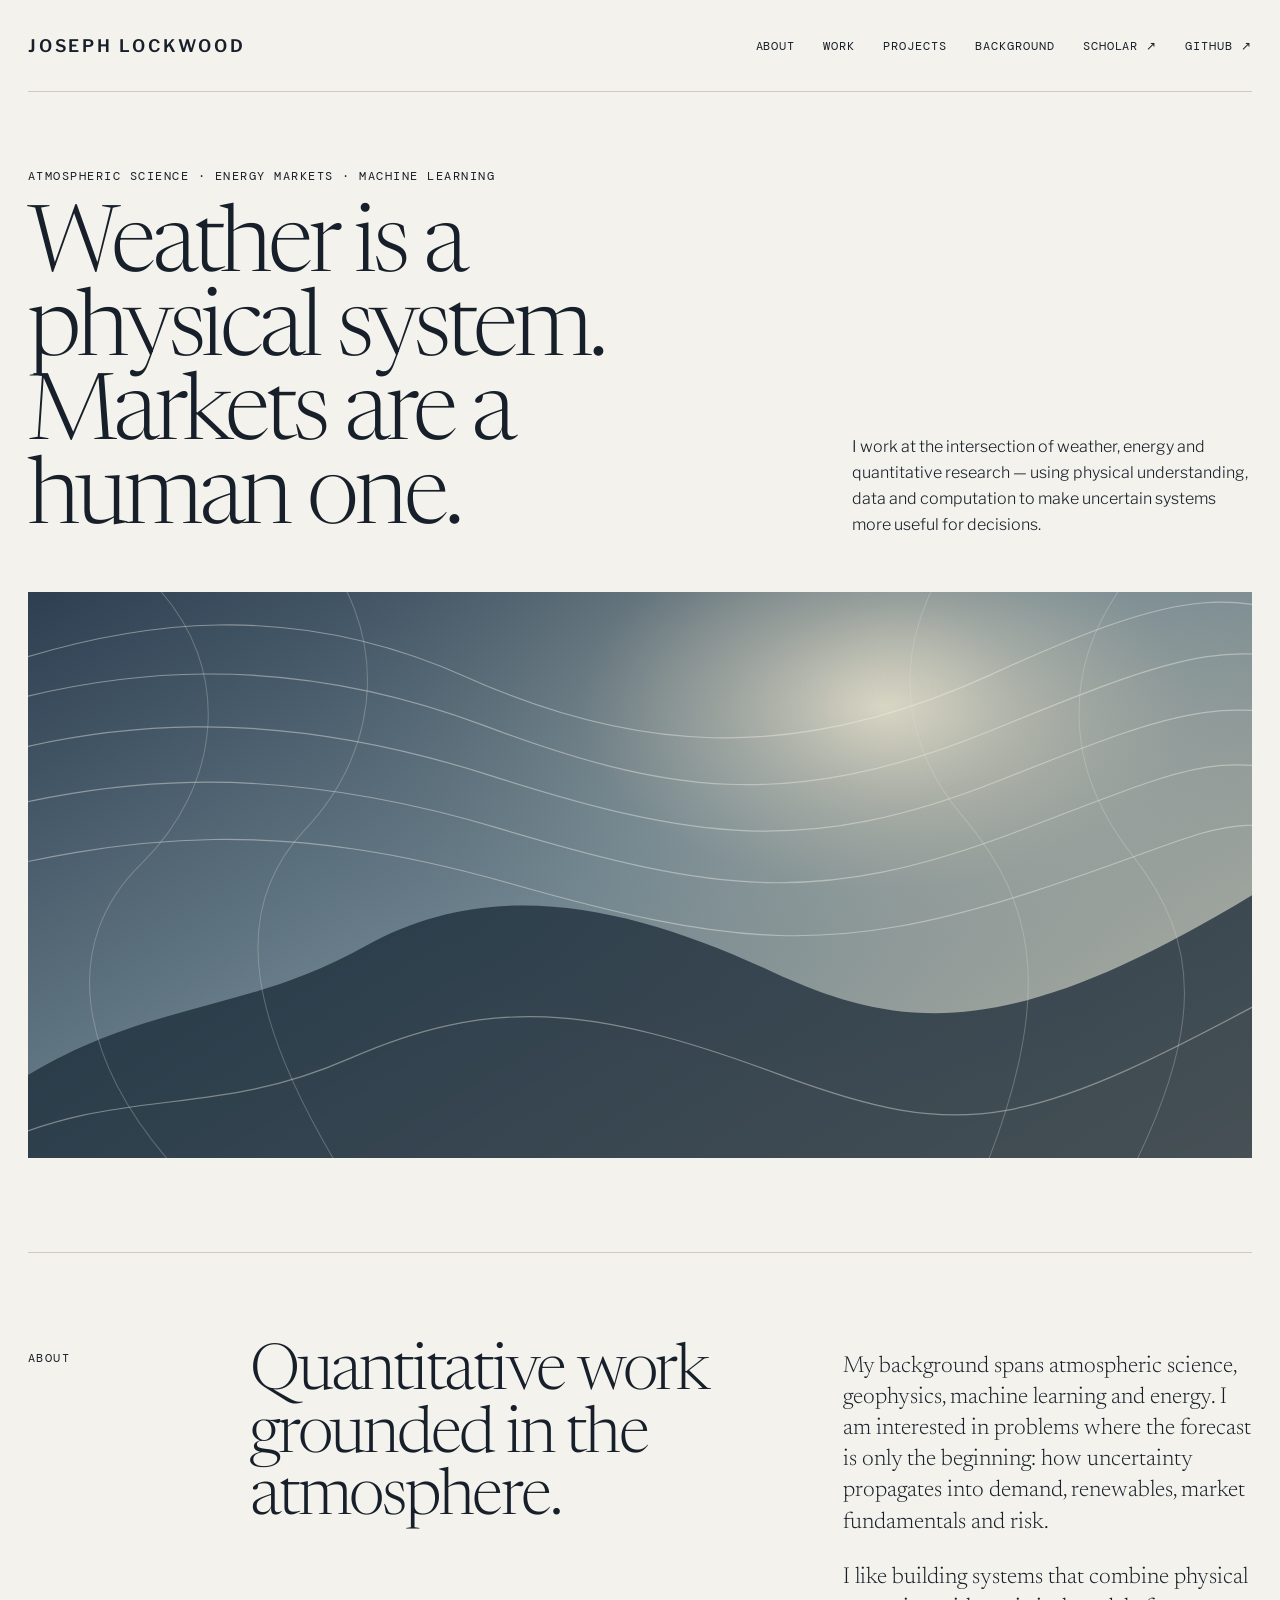
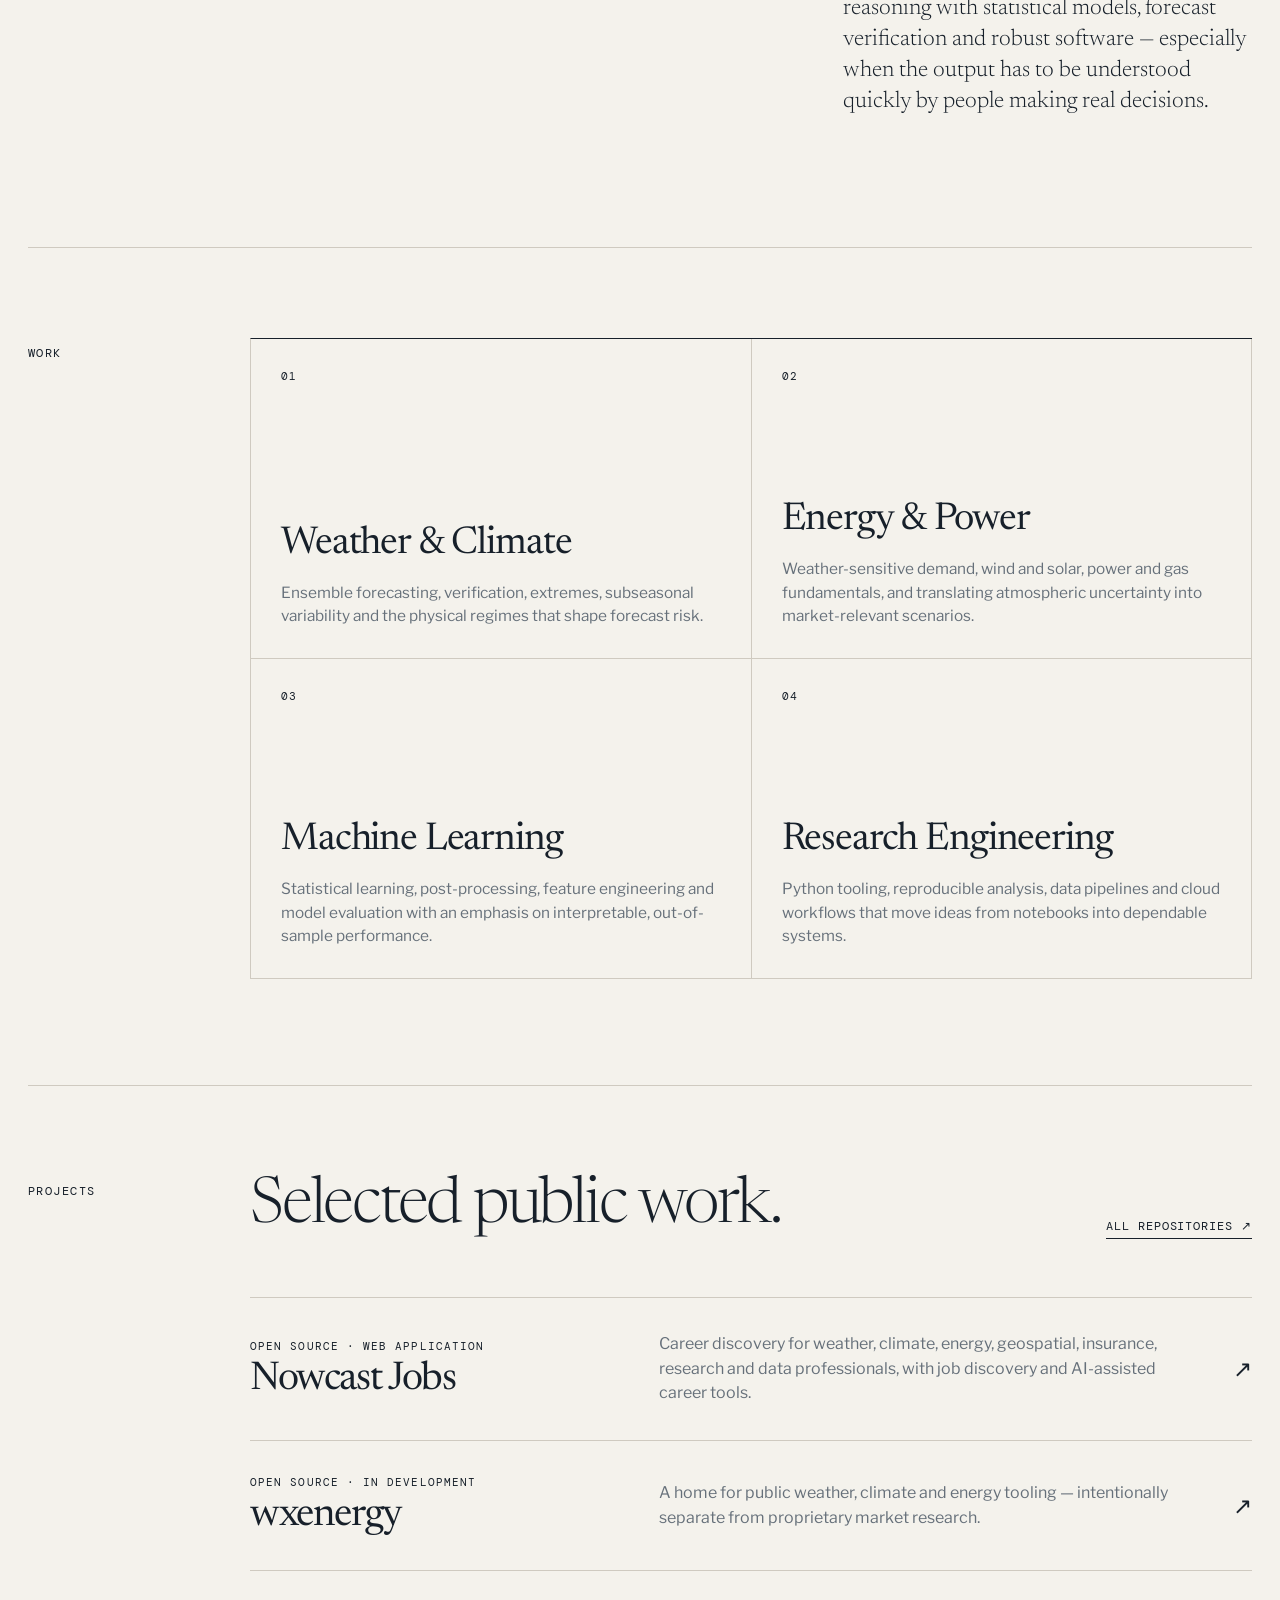
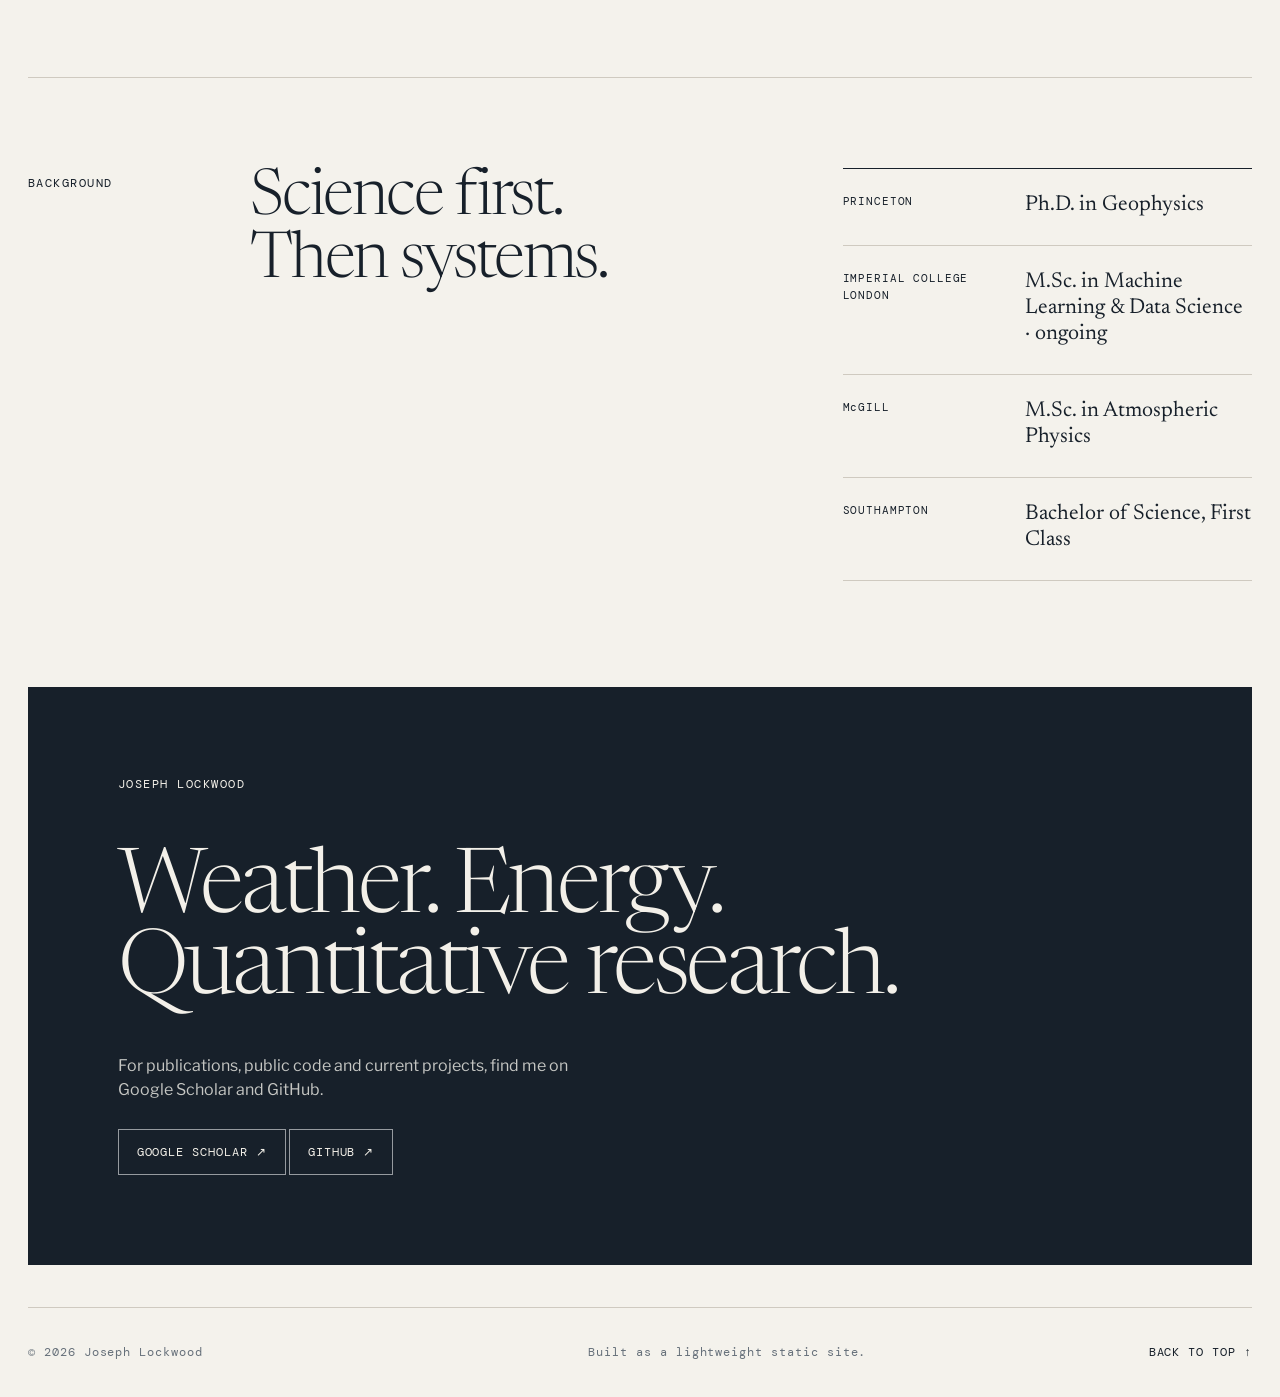
==== index.html @ a91199a1 "Update education labels and remove hero caption" ====
<!doctype html>
<html lang="en">
<head>
  <meta charset="utf-8" />
  <meta name="viewport" content="width=device-width, initial-scale=1" />
  <meta name="description" content="Joseph Lockwood — weather, energy and quantitative research." />
  <meta name="theme-color" content="#f4f2ec" />
  <title>Joseph Lockwood | Weather, Energy & Quantitative Research</title>
  <link rel="preconnect" href="https://fonts.googleapis.com">
  <link rel="preconnect" href="https://fonts.gstatic.com" crossorigin>
  <link href="https://fonts.googleapis.com/css2?family=DM+Mono:wght@300;400;500&family=Libre+Franklin:wght@300;400;500;600&family=Newsreader:opsz,wght@6..72,300;6..72,400;6..72,500&display=swap" rel="stylesheet">
  <link rel="stylesheet" href="styles.css" />
</head>
<body>
  <div class="page-shell">
    <header class="site-header" id="top">
      <a class="wordmark" href="#top" aria-label="Joseph Lockwood home">JOSEPH LOCKWOOD</a>
      <button class="menu-toggle" type="button" aria-label="Open navigation" aria-expanded="false">MENU</button>
      <nav class="site-nav" aria-label="Primary navigation">
        <a href="#about">ABOUT</a>
        <a href="#work">WORK</a>
        <a href="#projects">PROJECTS</a>
        <a href="#background">BACKGROUND</a>
        <a href="https://scholar.google.com/citations?user=HWnuUKYAAAAJ&hl=en" target="_blank" rel="noreferrer">SCHOLAR ↗</a>
        <a href="https://github.com/jl115-source" target="_blank" rel="noreferrer">GITHUB ↗</a>
      </nav>
    </header>

    <main>
      <section class="hero" aria-labelledby="hero-title">
        <div class="hero-copy">
          <p class="eyebrow">ATMOSPHERIC SCIENCE · ENERGY MARKETS · MACHINE LEARNING</p>
          <h1 id="hero-title">Weather is a physical system.<br>Markets are a human one.</h1>
          <p class="hero-intro">
            I work at the intersection of weather, energy and quantitative research — using physical understanding, data and computation to make uncertain systems more useful for decisions.
          </p>
        </div>

        <div class="hero-figure" aria-label="Abstract atmospheric contour field">
          <svg viewBox="0 0 1200 720" role="img" aria-hidden="true" preserveAspectRatio="xMidYMid slice">
            <defs>
              <linearGradient id="sky" x1="0" y1="0" x2="1" y2="1">
                <stop offset="0%" stop-color="#243548"/>
                <stop offset="48%" stop-color="#6f8590"/>
                <stop offset="100%" stop-color="#c9c2ac"/>
              </linearGradient>
              <radialGradient id="glow" cx="70%" cy="27%" r="52%">
                <stop offset="0%" stop-color="#efe7cf" stop-opacity=".80"/>
                <stop offset="48%" stop-color="#d3c7ac" stop-opacity=".12"/>
                <stop offset="100%" stop-color="#243548" stop-opacity="0"/>
              </radialGradient>
              <filter id="soft" x="-20%" y="-20%" width="140%" height="140%">
                <feGaussianBlur stdDeviation="25"/>
              </filter>
            </defs>
            <rect width="1200" height="720" fill="url(#sky)"/>
            <rect width="1200" height="720" fill="url(#glow)"/>
            <path d="M-30 575 C 110 480, 205 500, 330 430 S 590 390, 730 455 S 980 520, 1240 355 L1240 760 L-30 760 Z" fill="#182735" opacity=".72"/>
            <path d="M-40 627 C 95 565, 178 600, 315 540 S 550 486, 735 555 S 980 610, 1240 468" fill="none" stroke="#ede9df" stroke-width="1.2" opacity=".42"/>
            <g fill="none" stroke="#f2efe8" stroke-width="1.15" opacity=".42">
              <path d="M-95 180 C 110 95, 274 96, 430 166 S 744 255, 943 164 S 1180 80, 1300 123"/>
              <path d="M-120 223 C 84 142, 270 147, 446 213 S 744 300, 945 218 S 1182 124, 1318 169"/>
              <path d="M-124 271 C 72 197, 252 198, 452 262 S 764 342, 953 267 S 1174 180, 1320 223"/>
              <path d="M-119 321 C 69 257, 244 249, 461 314 S 777 390, 968 318 S 1166 232, 1315 280"/>
              <path d="M-95 370 C 105 315, 254 306, 472 368 S 788 440, 986 376 S 1171 288, 1310 338"/>
            </g>
            <g fill="none" stroke="#e3ded2" stroke-width="1" opacity=".28">
              <path d="M123 74 C 204 158, 188 274, 111 349 S 42 538, 154 658"/>
              <path d="M275 28 C 357 116, 348 235, 272 315 S 213 504, 322 675"/>
              <path d="M927 21 C 850 106, 842 215, 916 302 S 1011 486, 923 684"/>
              <path d="M1088 57 C 1008 151, 1016 256, 1083 341 S 1155 513, 1072 669"/>
            </g>
            <circle cx="858" cy="183" r="72" fill="#f0e7cf" opacity=".10" filter="url(#soft)"/>
          </svg>
        </div>
      </section>

      <section class="section intro-section" id="about">
        <div class="section-label">ABOUT</div>
        <div class="section-body intro-grid">
          <h2>Quantitative work grounded in the atmosphere.</h2>
          <div class="prose">
            <p>
              My background spans atmospheric science, geophysics, machine learning and energy. I am interested in problems where the forecast is only the beginning: how uncertainty propagates into demand, renewables, market fundamentals and risk.
            </p>
            <p>
              I like building systems that combine physical reasoning with statistical models, forecast verification and robust software — especially when the output has to be understood quickly by people making real decisions.
            </p>
          </div>
        </div>
      </section>

      <section class="section" id="work">
        <div class="section-label">WORK</div>
        <div class="section-body">
          <div class="work-grid">
            <article class="work-item">
              <p class="item-number">01</p>
              <h3>Weather & Climate</h3>
              <p>Ensemble forecasting, verification, extremes, subseasonal variability and the physical regimes that shape forecast risk.</p>
            </article>
            <article class="work-item">
              <p class="item-number">02</p>
              <h3>Energy & Power</h3>
              <p>Weather-sensitive demand, wind and solar, power and gas fundamentals, and translating atmospheric uncertainty into market-relevant scenarios.</p>
            </article>
            <article class="work-item">
              <p class="item-number">03</p>
              <h3>Machine Learning</h3>
              <p>Statistical learning, post-processing, feature engineering and model evaluation with an emphasis on interpretable, out-of-sample performance.</p>
            </article>
            <article class="work-item">
              <p class="item-number">04</p>
              <h3>Research Engineering</h3>
              <p>Python tooling, reproducible analysis, data pipelines and cloud workflows that move ideas from notebooks into dependable systems.</p>
            </article>
          </div>
        </div>
      </section>

      <section class="section projects-section" id="projects">
        <div class="section-label">PROJECTS</div>
        <div class="section-body">
          <div class="section-heading-row">
            <h2>Selected public work.</h2>
            <a class="text-link" href="https://github.com/jl115-source" target="_blank" rel="noreferrer">ALL REPOSITORIES ↗</a>
          </div>

          <a class="project-row featured" href="https://github.com/jl115-source/nowcast_jobs" target="_blank" rel="noreferrer">
            <div>
              <p class="project-kicker">OPEN SOURCE · WEB APPLICATION</p>
              <h3>Nowcast Jobs</h3>
            </div>
            <p class="project-description">Career discovery for weather, climate, energy, geospatial, insurance, research and data professionals, with job discovery and AI-assisted career tools.</p>
            <span class="project-arrow">↗</span>
          </a>

          <a class="project-row" href="https://github.com/jl115-source/wxenergy" target="_blank" rel="noreferrer">
            <div>
              <p class="project-kicker">OPEN SOURCE · IN DEVELOPMENT</p>
              <h3>wxenergy</h3>
            </div>
            <p class="project-description">A home for public weather, climate and energy tooling — intentionally separate from proprietary market research.</p>
            <span class="project-arrow">↗</span>
          </a>
        </div>
      </section>

      <section class="section background-section" id="background">
        <div class="section-label">BACKGROUND</div>
        <div class="section-body background-grid">
          <div>
            <h2>Science first.<br>Then systems.</h2>
          </div>
          <div class="timeline">
            <div class="timeline-row">
              <span>PRINCETON</span>
              <p>Ph.D. in Geophysics</p>
            </div>
            <div class="timeline-row">
              <span>IMPERIAL COLLEGE LONDON</span>
              <p>M.Sc. in Machine Learning & Data Science · ongoing</p>
            </div>
            <div class="timeline-row">
              <span>McGILL</span>
              <p>M.Sc. in Atmospheric Physics</p>
            </div>
            <div class="timeline-row">
              <span>SOUTHAMPTON</span>
              <p>Bachelor of Science, First Class</p>
            </div>
          </div>
        </div>
      </section>

      <section class="closing-panel">
        <p class="eyebrow">JOSEPH LOCKWOOD</p>
        <h2>Weather. Energy.<br>Quantitative research.</h2>
        <p>For publications, public code and current projects, find me on Google Scholar and GitHub.</p>
        <a class="button-link" href="https://scholar.google.com/citations?user=HWnuUKYAAAAJ&hl=en" target="_blank" rel="noreferrer">GOOGLE SCHOLAR ↗</a>
        <a class="button-link" href="https://github.com/jl115-source" target="_blank" rel="noreferrer">GITHUB ↗</a>
      </section>
    </main>

    <footer class="site-footer">
      <p>© <span id="year"></span> Joseph Lockwood</p>
      <p>Built as a lightweight static site.</p>
      <a href="#top">BACK TO TOP ↑</a>
    </footer>
  </div>

  <script src="script.js"></script>
</body>
</html>
---- styles.css ----
:root {
  --paper: #f4f2ec;
  --ink: #17202a;
  --muted: #66707a;
  --line: #cfcac0;
  --deep: #223246;
  --max: 1480px;
}

* { box-sizing: border-box; }
html { scroll-behavior: smooth; }
body {
  margin: 0;
  background: var(--paper);
  color: var(--ink);
  font-family: "Libre Franklin", Helvetica, Arial, sans-serif;
  -webkit-font-smoothing: antialiased;
}
a { color: inherit; text-decoration: none; }
img, svg { display: block; max-width: 100%; }
button { font: inherit; }
::selection { background: #c9d2d8; }

.page-shell {
  width: min(calc(100% - 56px), var(--max));
  margin: 0 auto;
}

.site-header {
  min-height: 92px;
  display: flex;
  align-items: center;
  justify-content: space-between;
  border-bottom: 1px solid var(--line);
  gap: 24px;
}

.wordmark {
  font-size: clamp(1.05rem, 1.35vw, 1.5rem);
  font-weight: 600;
  letter-spacing: .16em;
  white-space: nowrap;
}

.site-nav { display: flex; gap: clamp(18px, 2.2vw, 38px); align-items: center; }
.site-nav a,
.menu-toggle,
.text-link,
.site-footer,
.button-link {
  font-family: "DM Mono", monospace;
  font-size: .74rem;
  letter-spacing: .08em;
}
.site-nav a { position: relative; padding: 12px 0; }
.site-nav a::after {
  content: "";
  position: absolute;
  left: 0; right: 100%; bottom: 5px;
  height: 1px;
  background: var(--ink);
  transition: right .22s ease;
}
.site-nav a:hover::after { right: 0; }
.menu-toggle { display: none; background: none; border: 0; color: inherit; padding: 10px 0; }

.hero { padding: 76px 0 94px; }
.hero-copy {
  display: grid;
  grid-template-columns: minmax(0, 1fr) minmax(320px, .54fr);
  grid-template-areas: "eyebrow intro" "title intro";
  column-gap: 84px;
  align-items: end;
  margin-bottom: 48px;
}
.eyebrow {
  grid-area: eyebrow;
  margin: 0 0 22px;
  font-family: "DM Mono", monospace;
  font-size: .72rem;
  letter-spacing: .13em;
  line-height: 1.6;
}
.hero h1 {
  grid-area: title;
  margin: 0;
  max-width: 1030px;
  font-family: "Newsreader", Georgia, serif;
  font-weight: 300;
  font-size: clamp(3.25rem, 7.2vw, 7.4rem);
  line-height: .91;
  letter-spacing: -.045em;
}
.hero-intro {
  grid-area: intro;
  margin: 0 0 6px;
  max-width: 520px;
  font-size: clamp(1rem, 1.18vw, 1.25rem);
  line-height: 1.62;
  font-weight: 300;
}

.hero-figure { position: relative; overflow: hidden; background: var(--deep); }
.hero-figure svg { width: 100%; aspect-ratio: 16 / 7.4; object-fit: cover; }
.figure-caption {
  position: absolute;
  left: 0; right: 0; bottom: 0;
  display: flex;
  justify-content: space-between;
  gap: 24px;
  padding: 18px 22px;
  color: #f1eee7;
  border-top: 1px solid rgba(255,255,255,.28);
  font-family: "DM Mono", monospace;
  font-size: .68rem;
  letter-spacing: .06em;
}
.figure-caption p { margin: 0; }

.section {
  display: grid;
  grid-template-columns: 180px 1fr;
  gap: 42px;
  padding: 90px 0 106px;
  border-top: 1px solid var(--line);
}
.section-label {
  font-family: "DM Mono", monospace;
  font-size: .72rem;
  letter-spacing: .13em;
  padding-top: 8px;
}
.section-body h2,
.closing-panel h2 {
  font-family: "Newsreader", Georgia, serif;
  font-weight: 300;
  letter-spacing: -.035em;
}
.section-body h2 {
  font-size: clamp(2.7rem, 5vw, 5.5rem);
  line-height: .98;
  margin: 0;
}
.intro-grid,
.background-grid {
  display: grid;
  grid-template-columns: minmax(0, .95fr) minmax(320px, .75fr);
  gap: 74px;
  align-items: start;
}
.prose {
  padding-top: 8px;
  max-width: 650px;
}
.prose p {
  margin: 0 0 24px;
  font-family: "Newsreader", Georgia, serif;
  font-size: clamp(1.35rem, 1.8vw, 1.9rem);
  line-height: 1.35;
  font-weight: 300;
}

.work-grid {
  display: grid;
  grid-template-columns: repeat(2, minmax(0, 1fr));
  border-top: 1px solid var(--ink);
  border-left: 1px solid var(--line);
}
.work-item {
  min-height: 320px;
  padding: 30px;
  border-right: 1px solid var(--line);
  border-bottom: 1px solid var(--line);
  display: flex;
  flex-direction: column;
}
.item-number,
.project-kicker {
  margin: 0;
  font-family: "DM Mono", monospace;
  font-size: .67rem;
  letter-spacing: .1em;
}
.work-item h3,
.project-row h3 {
  font-family: "Newsreader", Georgia, serif;
  font-weight: 400;
}
.work-item h3 {
  margin: auto 0 18px;
  font-size: clamp(2rem, 3vw, 3.2rem);
  letter-spacing: -.03em;
}
.work-item > p:last-child {
  max-width: 470px;
  margin: 0;
  color: var(--muted);
  line-height: 1.55;
  font-size: .96rem;
}

.section-heading-row {
  display: flex;
  align-items: end;
  justify-content: space-between;
  gap: 32px;
  margin-bottom: 58px;
}
.text-link { border-bottom: 1px solid var(--ink); padding-bottom: 4px; white-space: nowrap; }
.project-row {
  display: grid;
  grid-template-columns: minmax(210px, .7fr) minmax(300px, 1fr) 28px;
  gap: 46px;
  align-items: center;
  padding: 34px 0;
  border-top: 1px solid var(--line);
  transition: transform .2s ease, opacity .2s ease;
}
.project-row:last-child { border-bottom: 1px solid var(--line); }
.project-row:hover { transform: translateX(6px); }
.project-row h3 { margin: 7px 0 0; font-size: clamp(2rem, 3.1vw, 3.4rem); letter-spacing: -.035em; }
.project-description { margin: 0; color: var(--muted); line-height: 1.55; }
.project-arrow { font-size: 1.45rem; justify-self: end; }

.background-grid { align-items: stretch; }
.timeline { border-top: 1px solid var(--ink); }
.timeline-row {
  display: grid;
  grid-template-columns: minmax(150px, .7fr) 1fr;
  gap: 24px;
  padding: 24px 0 26px;
  border-bottom: 1px solid var(--line);
}
.timeline-row span {
  font-family: "DM Mono", monospace;
  font-size: .67rem;
  letter-spacing: .08em;
  line-height: 1.55;
}
.timeline-row p {
  margin: 0;
  font-family: "Newsreader", Georgia, serif;
  font-size: 1.35rem;
  line-height: 1.2;
}

.closing-panel {
  margin: 0 0 42px;
  padding: clamp(42px, 7vw, 100px);
  background: var(--ink);
  color: #f3f0e9;
}
.closing-panel .eyebrow { margin-bottom: 56px; }
.closing-panel h2 {
  margin: 0;
  font-size: clamp(3.4rem, 7vw, 7.2rem);
  line-height: .91;
  max-width: 1000px;
}
.closing-panel > p:not(.eyebrow) {
  margin: 40px 0 26px;
  color: #c5c6c3;
  max-width: 500px;
  line-height: 1.55;
}
.button-link {
  display: inline-block;
  border: 1px solid rgba(255,255,255,.55);
  padding: 14px 18px;
  transition: background .2s ease, color .2s ease;
}
.button-link:hover { background: #f3f0e9; color: var(--ink); }

.site-footer {
  min-height: 90px;
  display: grid;
  grid-template-columns: 1fr 1fr auto;
  gap: 20px;
  align-items: center;
  border-top: 1px solid var(--line);
  color: var(--muted);
}
.site-footer p { margin: 0; }
.site-footer a { color: var(--ink); }

@media (max-width: 980px) {
  .page-shell { width: min(calc(100% - 36px), var(--max)); }
  .menu-toggle { display: block; }
  .site-header { position: relative; }
  .site-nav {
    display: none;
    position: absolute;
    left: -18px; right: -18px; top: 91px;
    z-index: 20;
    background: var(--paper);
    border-bottom: 1px solid var(--line);
    padding: 20px 18px 24px;
    flex-direction: column;
    align-items: flex-start;
    gap: 8px;
  }
  .site-nav.open { display: flex; }
  .hero { padding-top: 55px; }
  .hero-copy { grid-template-columns: 1fr; grid-template-areas: "eyebrow" "title" "intro"; gap: 0; }
  .hero-intro { margin-top: 28px; }
  .section { grid-template-columns: 1fr; gap: 42px; }
  .section-label { padding-top: 0; }
  .intro-grid,
  .background-grid { grid-template-columns: 1fr; gap: 48px; }
}

@media (max-width: 680px) {
  .page-shell { width: calc(100% - 28px); }
  .site-header { min-height: 76px; }
  .site-nav { top: 75px; left: -14px; right: -14px; }
  .wordmark { font-size: .98rem; letter-spacing: .12em; }
  .hero { padding: 42px 0 72px; }
  .hero h1 { font-size: clamp(3.25rem, 15vw, 5.4rem); }
  .hero-figure svg { aspect-ratio: 4 / 4.2; }
  .figure-caption { align-items: flex-start; padding: 12px 14px; }
  .figure-caption p { max-width: 74%; text-align: right; }
  .section { padding: 68px 0 78px; }
  .work-grid { grid-template-columns: 1fr; }
  .work-item { min-height: 260px; padding: 24px; }
  .section-heading-row { display: block; margin-bottom: 42px; }
  .section-heading-row .text-link { display: inline-block; margin-top: 22px; }
  .project-row { grid-template-columns: 1fr 28px; gap: 18px; }
  .project-description { grid-column: 1 / -1; max-width: 92%; }
  .project-arrow { grid-column: 2; grid-row: 1; align-self: end; }
  .timeline-row { grid-template-columns: 1fr; gap: 9px; }
  .closing-panel { margin-left: -14px; margin-right: -14px; padding: 48px 28px 56px; }
  .site-footer { grid-template-columns: 1fr auto; padding: 24px 0; min-height: auto; }
  .site-footer p:nth-child(2) { display: none; }
}

@media (prefers-reduced-motion: reduce) {
  html { scroll-behavior: auto; }
  *, *::before, *::after { transition: none !important; }
}
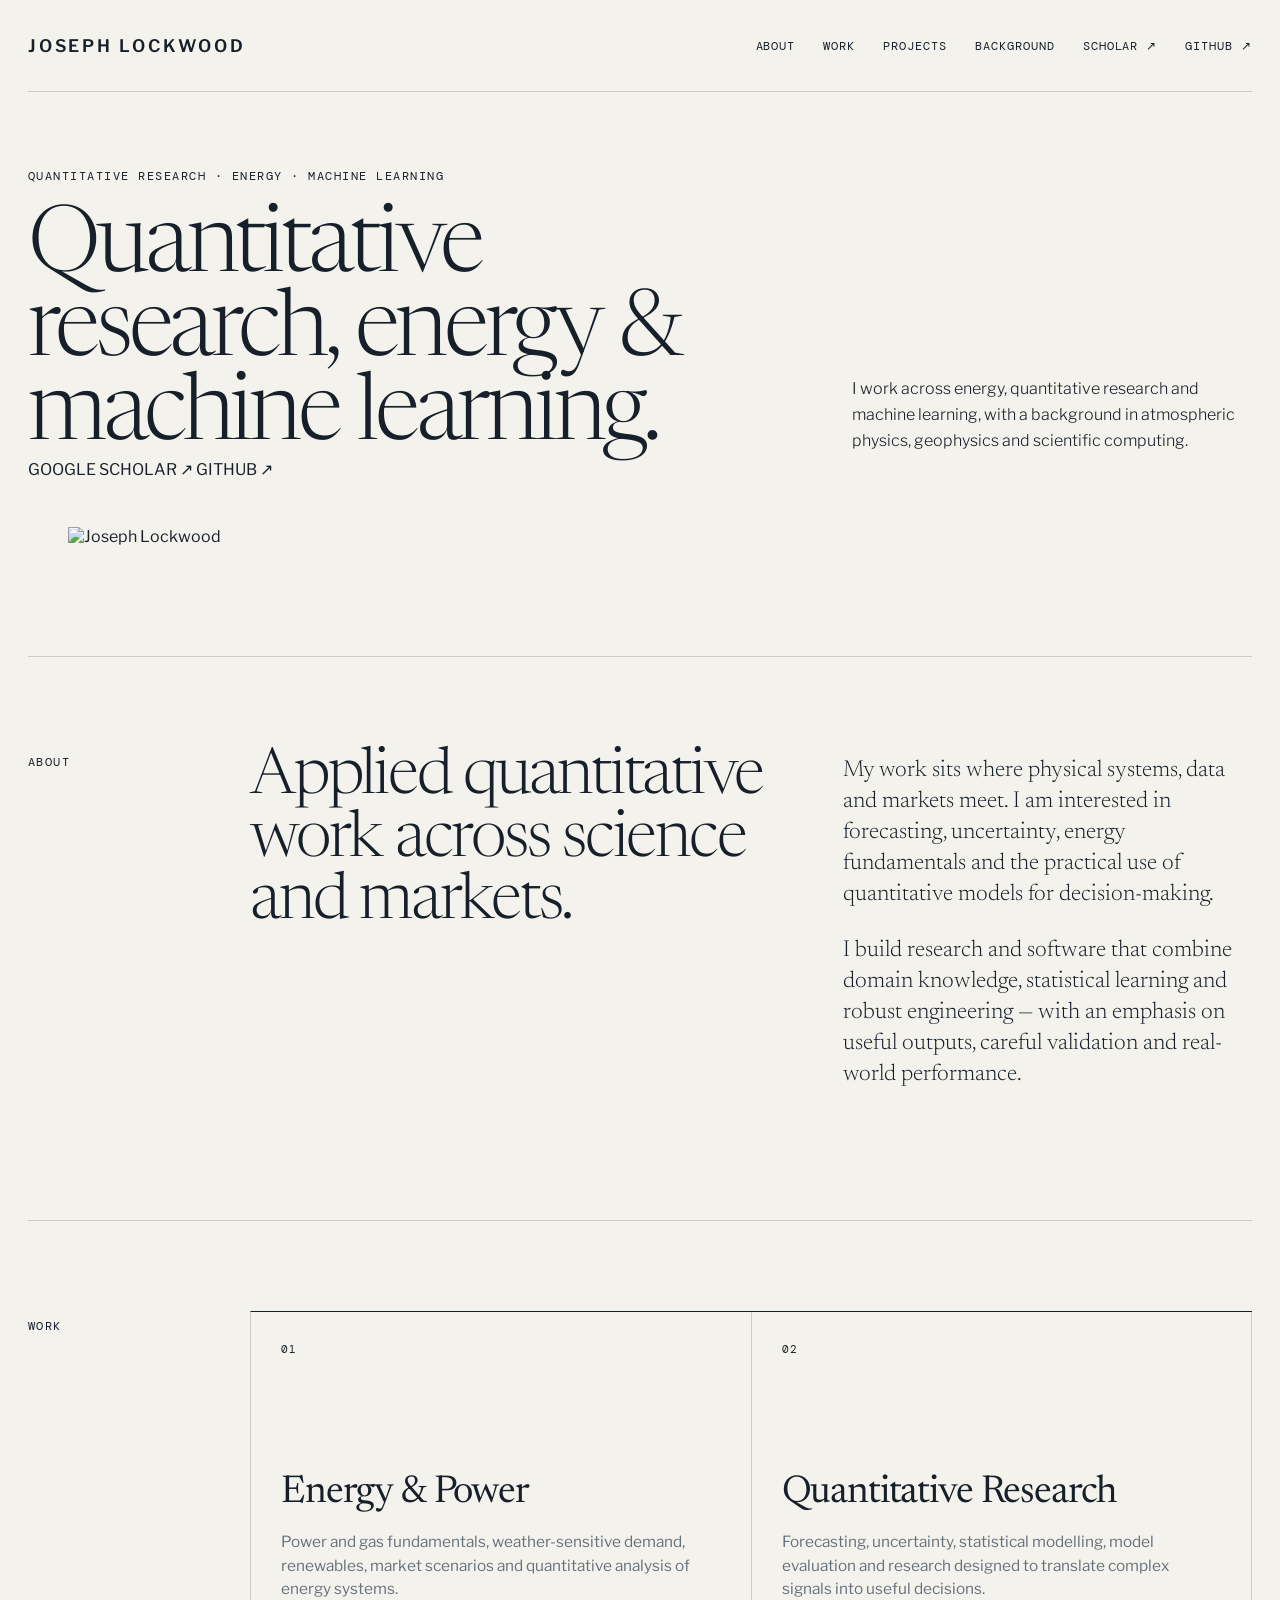
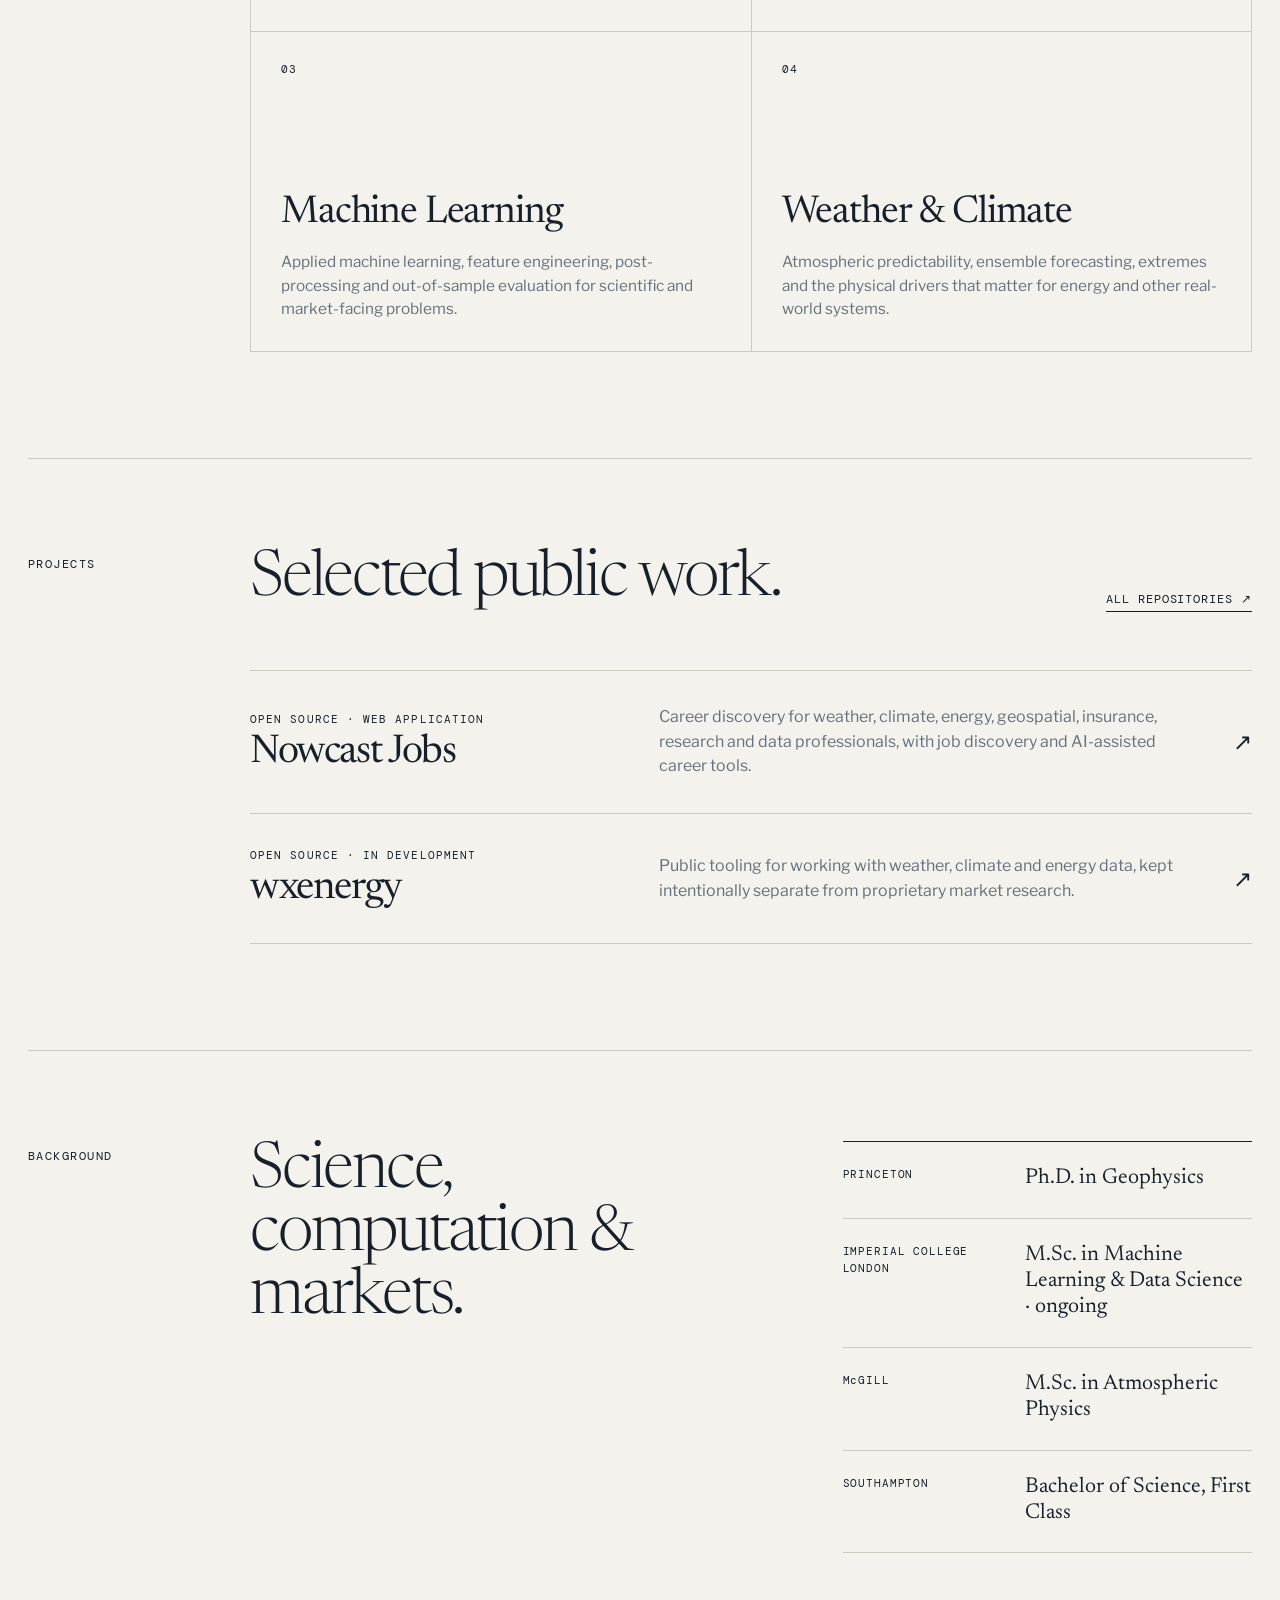
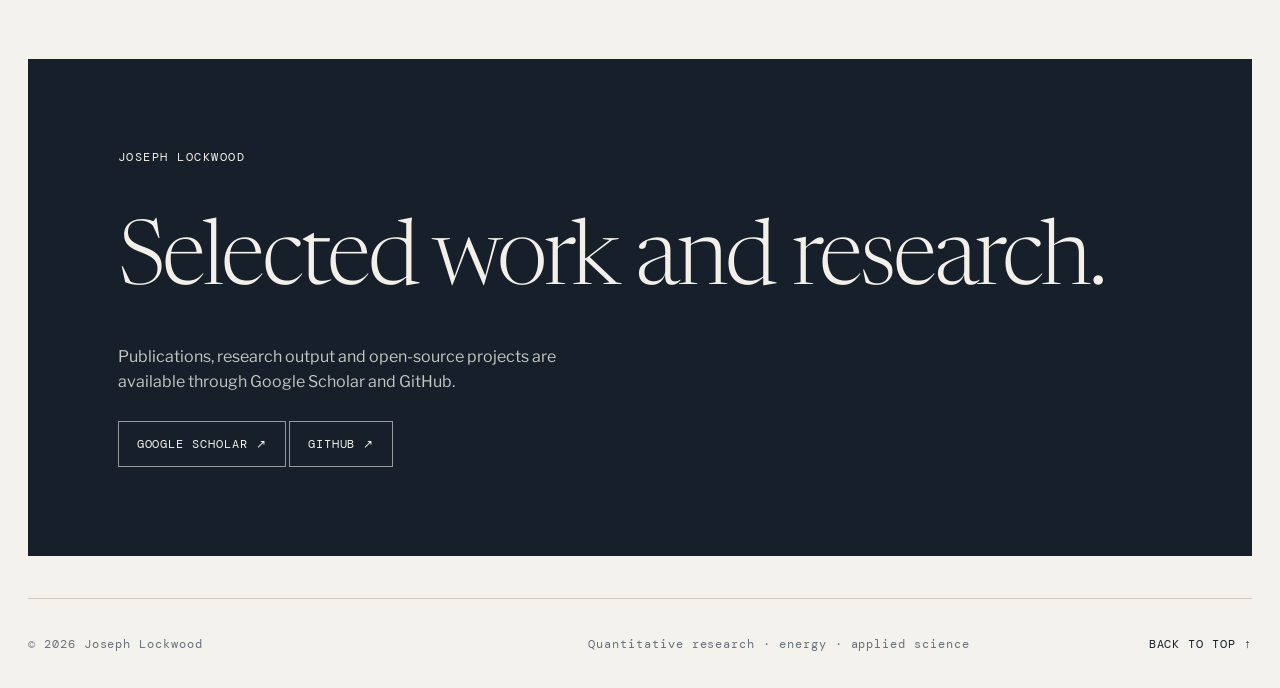
==== commit 594a89fb: "Redesign hero around broader quantitative profile and portrait" ====
--- a/index.html
+++ b/index.html
@@ -3,12 +3,12 @@
 <head>
   <meta charset="utf-8" />
   <meta name="viewport" content="width=device-width, initial-scale=1" />
-  <meta name="description" content="Joseph Lockwood — weather, energy and quantitative research." />
-  <meta name="theme-color" content="#f4f2ec" />
-  <title>Joseph Lockwood | Weather, Energy & Quantitative Research</title>
+  <meta name="description" content="Joseph Lockwood — quantitative research, energy, machine learning and applied science." />
+  <meta name="theme-color" content="#f7f6f2" />
+  <title>Joseph Lockwood | Quantitative Research & Energy</title>
   <link rel="preconnect" href="https://fonts.googleapis.com">
   <link rel="preconnect" href="https://fonts.gstatic.com" crossorigin>
-  <link href="https://fonts.googleapis.com/css2?family=DM+Mono:wght@300;400;500&family=Libre+Franklin:wght@300;400;500;600&family=Newsreader:opsz,wght@6..72,300;6..72,400;6..72,500&display=swap" rel="stylesheet">
+  <link href="https://fonts.googleapis.com/css2?family=DM+Mono:wght@400;500&family=Libre+Franklin:wght@400;500;600;700&family=Newsreader:opsz,wght@6..72,400;6..72,500;6..72,600&display=swap" rel="stylesheet">
   <link rel="stylesheet" href="styles.css" />
 </head>
 <body>
@@ -29,62 +29,32 @@
     <main>
       <section class="hero" aria-labelledby="hero-title">
         <div class="hero-copy">
-          <p class="eyebrow">ATMOSPHERIC SCIENCE · ENERGY MARKETS · MACHINE LEARNING</p>
-          <h1 id="hero-title">Weather is a physical system.<br>Markets are a human one.</h1>
+          <p class="eyebrow">QUANTITATIVE RESEARCH · ENERGY · MACHINE LEARNING</p>
+          <h1 id="hero-title">Quantitative research, energy & machine learning.</h1>
           <p class="hero-intro">
-            I work at the intersection of weather, energy and quantitative research — using physical understanding, data and computation to make uncertain systems more useful for decisions.
+            I work across energy, quantitative research and machine learning, with a background in atmospheric physics, geophysics and scientific computing.
           </p>
+          <div class="hero-links">
+            <a href="https://scholar.google.com/citations?user=HWnuUKYAAAAJ&hl=en" target="_blank" rel="noreferrer">GOOGLE SCHOLAR ↗</a>
+            <a href="https://github.com/jl115-source" target="_blank" rel="noreferrer">GITHUB ↗</a>
+          </div>
         </div>
 
-        <div class="hero-figure" aria-label="Abstract atmospheric contour field">
-          <svg viewBox="0 0 1200 720" role="img" aria-hidden="true" preserveAspectRatio="xMidYMid slice">
-            <defs>
-              <linearGradient id="sky" x1="0" y1="0" x2="1" y2="1">
-                <stop offset="0%" stop-color="#243548"/>
-                <stop offset="48%" stop-color="#6f8590"/>
-                <stop offset="100%" stop-color="#c9c2ac"/>
-              </linearGradient>
-              <radialGradient id="glow" cx="70%" cy="27%" r="52%">
-                <stop offset="0%" stop-color="#efe7cf" stop-opacity=".80"/>
-                <stop offset="48%" stop-color="#d3c7ac" stop-opacity=".12"/>
-                <stop offset="100%" stop-color="#243548" stop-opacity="0"/>
-              </radialGradient>
-              <filter id="soft" x="-20%" y="-20%" width="140%" height="140%">
-                <feGaussianBlur stdDeviation="25"/>
-              </filter>
-            </defs>
-            <rect width="1200" height="720" fill="url(#sky)"/>
-            <rect width="1200" height="720" fill="url(#glow)"/>
-            <path d="M-30 575 C 110 480, 205 500, 330 430 S 590 390, 730 455 S 980 520, 1240 355 L1240 760 L-30 760 Z" fill="#182735" opacity=".72"/>
-            <path d="M-40 627 C 95 565, 178 600, 315 540 S 550 486, 735 555 S 980 610, 1240 468" fill="none" stroke="#ede9df" stroke-width="1.2" opacity=".42"/>
-            <g fill="none" stroke="#f2efe8" stroke-width="1.15" opacity=".42">
-              <path d="M-95 180 C 110 95, 274 96, 430 166 S 744 255, 943 164 S 1180 80, 1300 123"/>
-              <path d="M-120 223 C 84 142, 270 147, 446 213 S 744 300, 945 218 S 1182 124, 1318 169"/>
-              <path d="M-124 271 C 72 197, 252 198, 452 262 S 764 342, 953 267 S 1174 180, 1320 223"/>
-              <path d="M-119 321 C 69 257, 244 249, 461 314 S 777 390, 968 318 S 1166 232, 1315 280"/>
-              <path d="M-95 370 C 105 315, 254 306, 472 368 S 788 440, 986 376 S 1171 288, 1310 338"/>
-            </g>
-            <g fill="none" stroke="#e3ded2" stroke-width="1" opacity=".28">
-              <path d="M123 74 C 204 158, 188 274, 111 349 S 42 538, 154 658"/>
-              <path d="M275 28 C 357 116, 348 235, 272 315 S 213 504, 322 675"/>
-              <path d="M927 21 C 850 106, 842 215, 916 302 S 1011 486, 923 684"/>
-              <path d="M1088 57 C 1008 151, 1016 256, 1083 341 S 1155 513, 1072 669"/>
-            </g>
-            <circle cx="858" cy="183" r="72" fill="#f0e7cf" opacity=".10" filter="url(#soft)"/>
-          </svg>
-        </div>
+        <figure class="hero-portrait">
+          <img src="https://avatars.githubusercontent.com/u/227134694?v=4&amp;s=900" alt="Joseph Lockwood" />
+        </figure>
       </section>
 
       <section class="section intro-section" id="about">
         <div class="section-label">ABOUT</div>
         <div class="section-body intro-grid">
-          <h2>Quantitative work grounded in the atmosphere.</h2>
+          <h2>Applied quantitative work across science and markets.</h2>
           <div class="prose">
             <p>
-              My background spans atmospheric science, geophysics, machine learning and energy. I am interested in problems where the forecast is only the beginning: how uncertainty propagates into demand, renewables, market fundamentals and risk.
+              My work sits where physical systems, data and markets meet. I am interested in forecasting, uncertainty, energy fundamentals and the practical use of quantitative models for decision-making.
             </p>
             <p>
-              I like building systems that combine physical reasoning with statistical models, forecast verification and robust software — especially when the output has to be understood quickly by people making real decisions.
+              I build research and software that combine domain knowledge, statistical learning and robust engineering — with an emphasis on useful outputs, careful validation and real-world performance.
             </p>
           </div>
         </div>
@@ -96,23 +66,23 @@
           <div class="work-grid">
             <article class="work-item">
               <p class="item-number">01</p>
-              <h3>Weather & Climate</h3>
-              <p>Ensemble forecasting, verification, extremes, subseasonal variability and the physical regimes that shape forecast risk.</p>
+              <h3>Energy & Power</h3>
+              <p>Power and gas fundamentals, weather-sensitive demand, renewables, market scenarios and quantitative analysis of energy systems.</p>
             </article>
             <article class="work-item">
               <p class="item-number">02</p>
-              <h3>Energy & Power</h3>
-              <p>Weather-sensitive demand, wind and solar, power and gas fundamentals, and translating atmospheric uncertainty into market-relevant scenarios.</p>
+              <h3>Quantitative Research</h3>
+              <p>Forecasting, uncertainty, statistical modelling, model evaluation and research designed to translate complex signals into useful decisions.</p>
             </article>
             <article class="work-item">
               <p class="item-number">03</p>
               <h3>Machine Learning</h3>
-              <p>Statistical learning, post-processing, feature engineering and model evaluation with an emphasis on interpretable, out-of-sample performance.</p>
+              <p>Applied machine learning, feature engineering, post-processing and out-of-sample evaluation for scientific and market-facing problems.</p>
             </article>
             <article class="work-item">
               <p class="item-number">04</p>
-              <h3>Research Engineering</h3>
-              <p>Python tooling, reproducible analysis, data pipelines and cloud workflows that move ideas from notebooks into dependable systems.</p>
+              <h3>Weather & Climate</h3>
+              <p>Atmospheric predictability, ensemble forecasting, extremes and the physical drivers that matter for energy and other real-world systems.</p>
             </article>
           </div>
         </div>
@@ -140,7 +110,7 @@
               <p class="project-kicker">OPEN SOURCE · IN DEVELOPMENT</p>
               <h3>wxenergy</h3>
             </div>
-            <p class="project-description">A home for public weather, climate and energy tooling — intentionally separate from proprietary market research.</p>
+            <p class="project-description">Public tooling for working with weather, climate and energy data, kept intentionally separate from proprietary market research.</p>
             <span class="project-arrow">↗</span>
           </a>
         </div>
@@ -150,7 +120,7 @@
         <div class="section-label">BACKGROUND</div>
         <div class="section-body background-grid">
           <div>
-            <h2>Science first.<br>Then systems.</h2>
+            <h2>Science, computation & markets.</h2>
           </div>
           <div class="timeline">
             <div class="timeline-row">
@@ -175,16 +145,18 @@
 
       <section class="closing-panel">
         <p class="eyebrow">JOSEPH LOCKWOOD</p>
-        <h2>Weather. Energy.<br>Quantitative research.</h2>
-        <p>For publications, public code and current projects, find me on Google Scholar and GitHub.</p>
-        <a class="button-link" href="https://scholar.google.com/citations?user=HWnuUKYAAAAJ&hl=en" target="_blank" rel="noreferrer">GOOGLE SCHOLAR ↗</a>
-        <a class="button-link" href="https://github.com/jl115-source" target="_blank" rel="noreferrer">GITHUB ↗</a>
+        <h2>Selected work and research.</h2>
+        <p>Publications, research output and open-source projects are available through Google Scholar and GitHub.</p>
+        <div class="closing-links">
+          <a class="button-link" href="https://scholar.google.com/citations?user=HWnuUKYAAAAJ&hl=en" target="_blank" rel="noreferrer">GOOGLE SCHOLAR ↗</a>
+          <a class="button-link" href="https://github.com/jl115-source" target="_blank" rel="noreferrer">GITHUB ↗</a>
+        </div>
       </section>
     </main>
 
     <footer class="site-footer">
       <p>© <span id="year"></span> Joseph Lockwood</p>
-      <p>Built as a lightweight static site.</p>
+      <p>Quantitative research · energy · applied science</p>
       <a href="#top">BACK TO TOP ↑</a>
     </footer>
   </div>
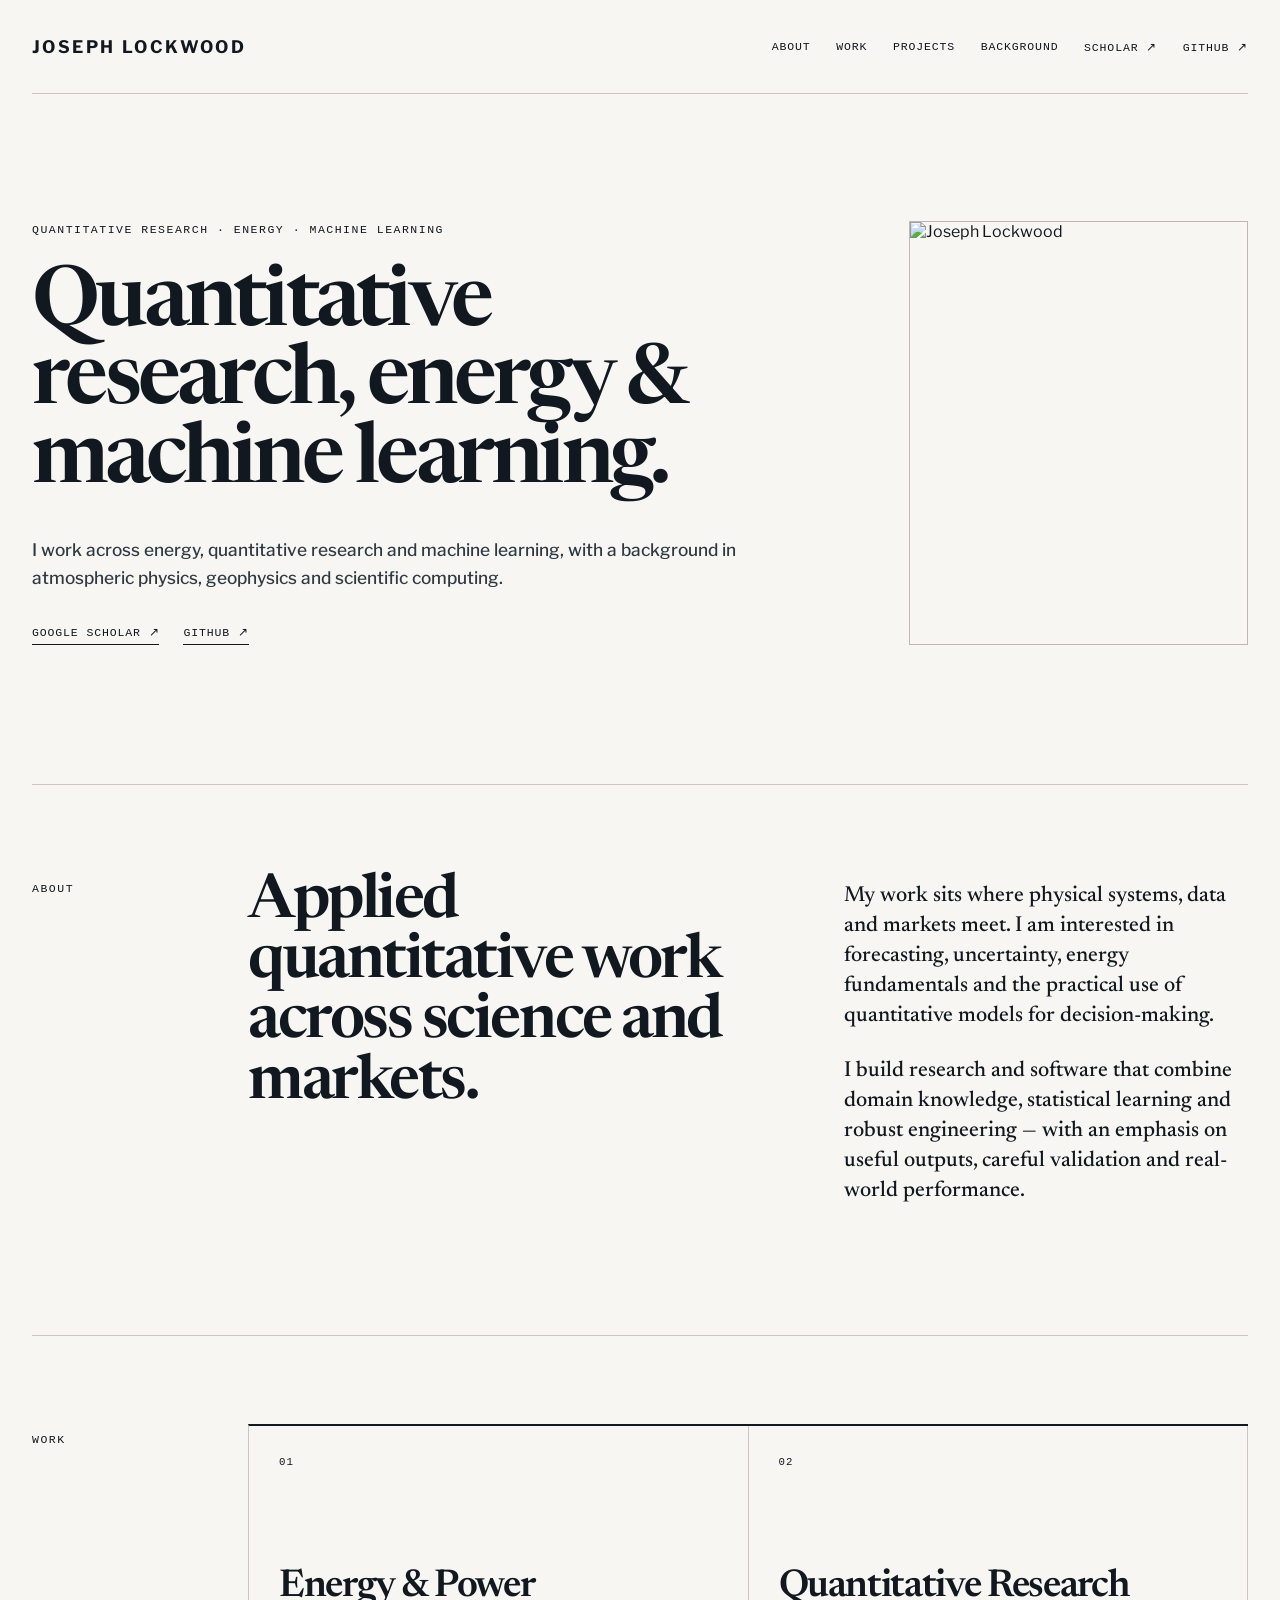
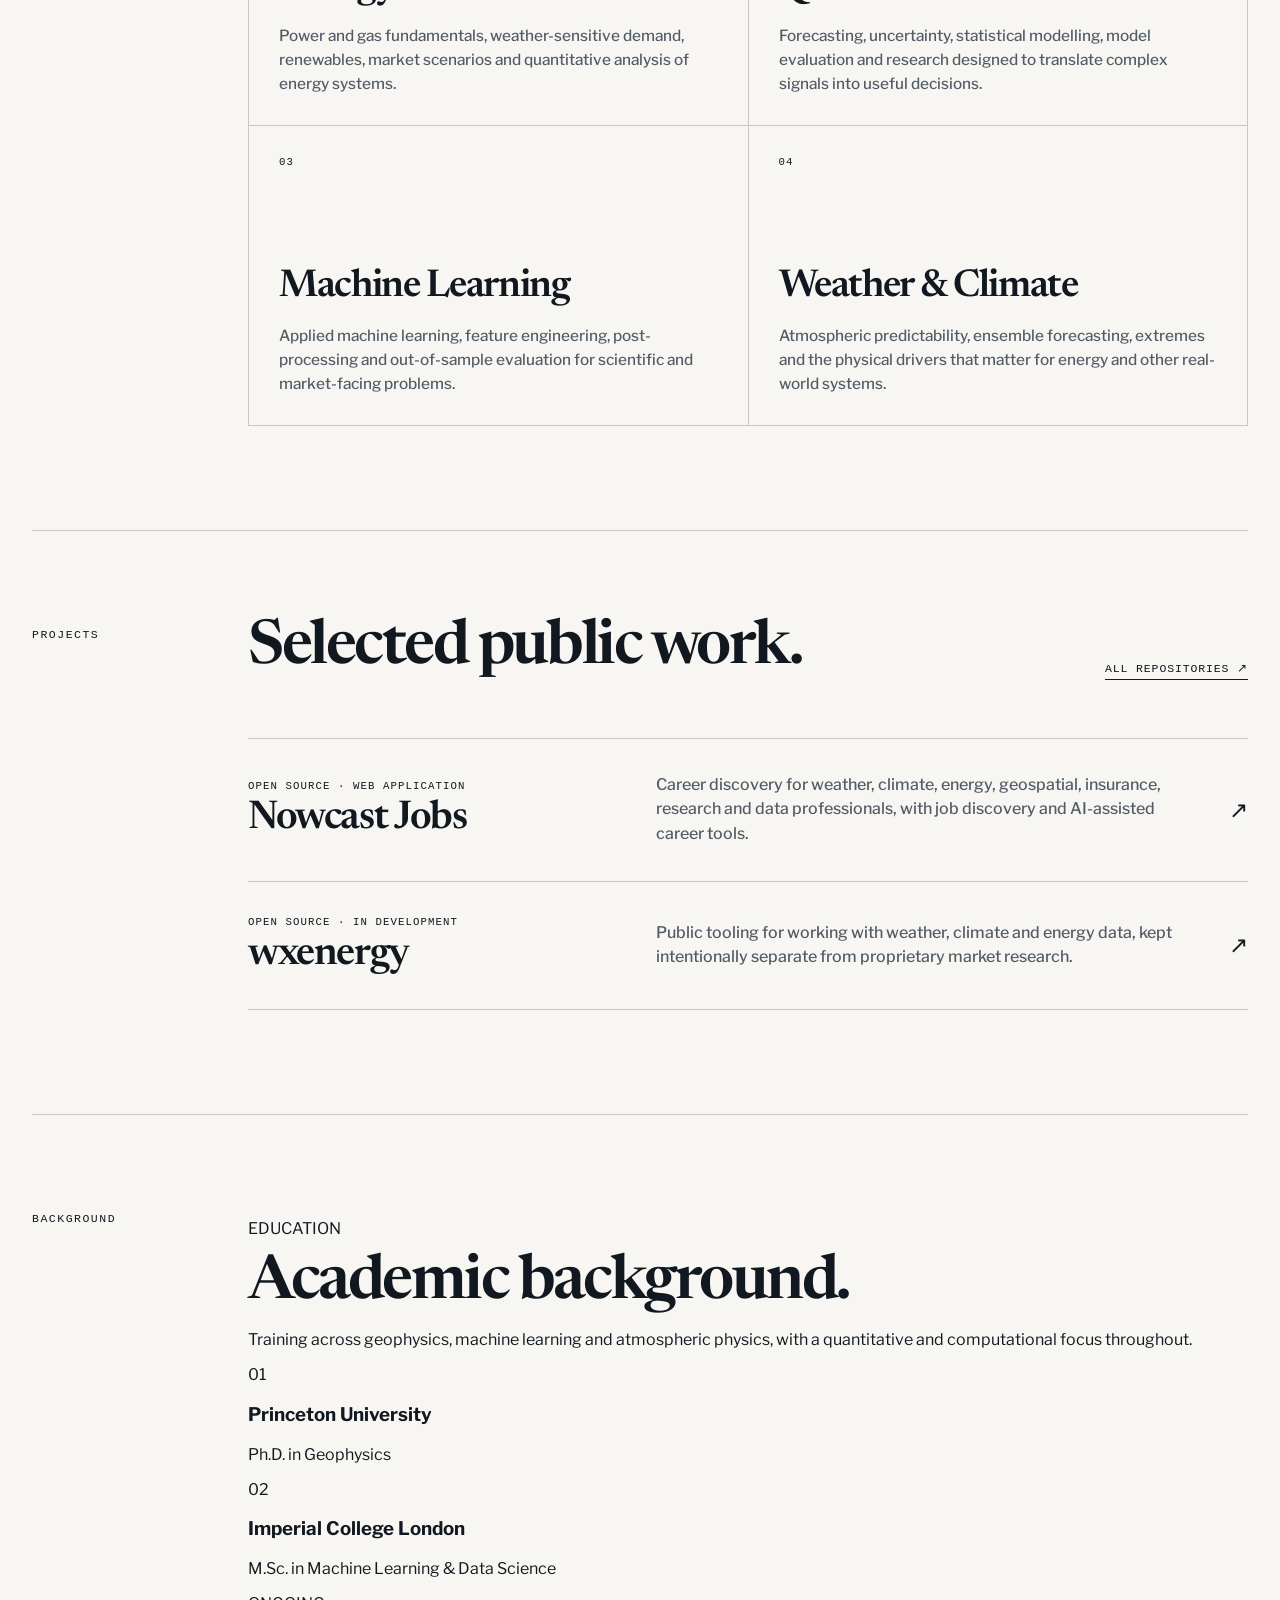
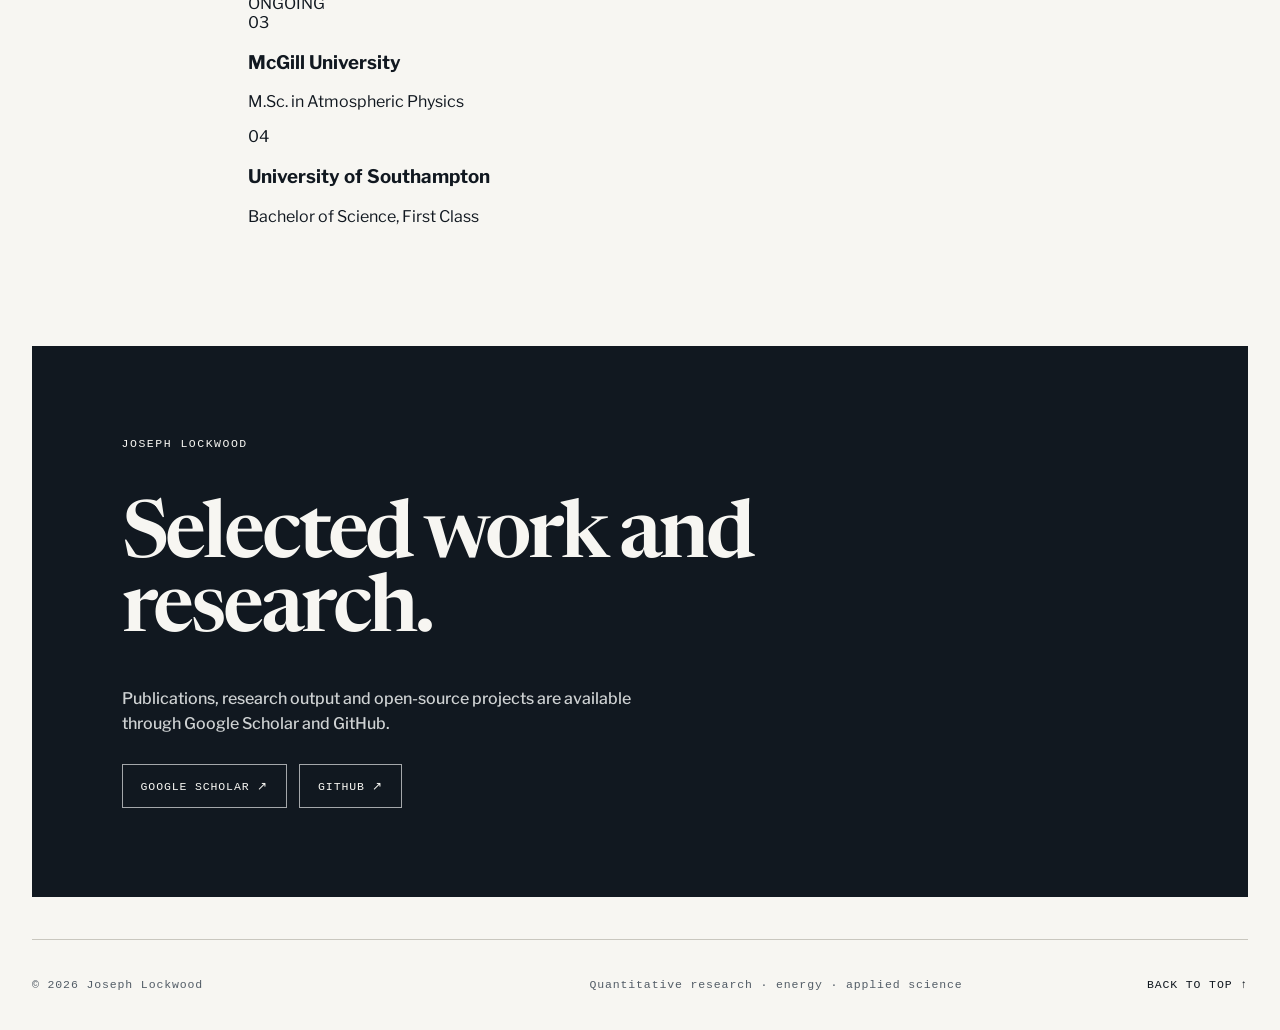
==== commit 169c6d9b: "Refine background education layout" ====
--- a/index.html
+++ b/index.html
@@ -118,27 +118,48 @@
 
       <section class="section background-section" id="background">
         <div class="section-label">BACKGROUND</div>
-        <div class="section-body background-grid">
-          <div>
-            <h2>Science, computation & markets.</h2>
+        <div class="section-body">
+          <div class="background-heading">
+            <div>
+              <p class="background-kicker">EDUCATION</p>
+              <h2>Academic background.</h2>
+            </div>
+            <p class="background-summary">Training across geophysics, machine learning and atmospheric physics, with a quantitative and computational focus throughout.</p>
           </div>
-          <div class="timeline">
-            <div class="timeline-row">
-              <span>PRINCETON</span>
-              <p>Ph.D. in Geophysics</p>
-            </div>
-            <div class="timeline-row">
-              <span>IMPERIAL COLLEGE LONDON</span>
-              <p>M.Sc. in Machine Learning & Data Science · ongoing</p>
-            </div>
-            <div class="timeline-row">
-              <span>McGILL</span>
-              <p>M.Sc. in Atmospheric Physics</p>
-            </div>
-            <div class="timeline-row">
-              <span>SOUTHAMPTON</span>
-              <p>Bachelor of Science, First Class</p>
-            </div>
+
+          <div class="education-grid">
+            <article class="education-card">
+              <span class="education-index">01</span>
+              <div>
+                <h3>Princeton University</h3>
+                <p>Ph.D. in Geophysics</p>
+              </div>
+            </article>
+
+            <article class="education-card">
+              <span class="education-index">02</span>
+              <div>
+                <h3>Imperial College London</h3>
+                <p>M.Sc. in Machine Learning &amp; Data Science</p>
+                <span class="education-status">ONGOING</span>
+              </div>
+            </article>
+
+            <article class="education-card">
+              <span class="education-index">03</span>
+              <div>
+                <h3>McGill University</h3>
+                <p>M.Sc. in Atmospheric Physics</p>
+              </div>
+            </article>
+
+            <article class="education-card">
+              <span class="education-index">04</span>
+              <div>
+                <h3>University of Southampton</h3>
+                <p>Bachelor of Science, First Class</p>
+              </div>
+            </article>
           </div>
         </div>
       </section>
--- a/styles.css
+++ b/styles.css
@@ -1,10 +1,9 @@
 :root {
-  --paper: #f4f2ec;
-  --ink: #17202a;
-  --muted: #66707a;
-  --line: #cfcac0;
-  --deep: #223246;
-  --max: 1480px;
+  --paper: #f7f6f2;
+  --ink: #111820;
+  --muted: #525c66;
+  --line: #c9c7bf;
+  --max: 1420px;
 }
 
 * { box-sizing: border-box; }
@@ -17,40 +16,42 @@
   -webkit-font-smoothing: antialiased;
 }
 a { color: inherit; text-decoration: none; }
-img, svg { display: block; max-width: 100%; }
+img { display: block; max-width: 100%; }
 button { font: inherit; }
-::selection { background: #c9d2d8; }
+::selection { background: #d5d9dc; }
 
 .page-shell {
-  width: min(calc(100% - 56px), var(--max));
+  width: min(calc(100% - 64px), var(--max));
   margin: 0 auto;
 }
 
 .site-header {
-  min-height: 92px;
+  min-height: 94px;
   display: flex;
   align-items: center;
   justify-content: space-between;
   border-bottom: 1px solid var(--line);
-  gap: 24px;
+  gap: 28px;
 }
 
 .wordmark {
-  font-size: clamp(1.05rem, 1.35vw, 1.5rem);
-  font-weight: 600;
-  letter-spacing: .16em;
+  font-size: clamp(1.08rem, 1.35vw, 1.5rem);
+  font-weight: 700;
+  letter-spacing: .14em;
   white-space: nowrap;
 }
 
-.site-nav { display: flex; gap: clamp(18px, 2.2vw, 38px); align-items: center; }
+.site-nav { display: flex; gap: clamp(17px, 2vw, 34px); align-items: center; }
 .site-nav a,
 .menu-toggle,
 .text-link,
 .site-footer,
-.button-link {
-  font-family: "DM Mono", monospace;
-  font-size: .74rem;
-  letter-spacing: .08em;
+.button-link,
+.hero-links a {
+  font-family: "DM Mono", monospace;
+  font-size: .72rem;
+  font-weight: 500;
+  letter-spacing: .075em;
 }
 .site-nav a { position: relative; padding: 12px 0; }
 .site-nav a::after {
@@ -59,115 +60,123 @@
   left: 0; right: 100%; bottom: 5px;
   height: 1px;
   background: var(--ink);
-  transition: right .22s ease;
+  transition: right .2s ease;
 }
 .site-nav a:hover::after { right: 0; }
 .menu-toggle { display: none; background: none; border: 0; color: inherit; padding: 10px 0; }
 
-.hero { padding: 76px 0 94px; }
-.hero-copy {
-  display: grid;
-  grid-template-columns: minmax(0, 1fr) minmax(320px, .54fr);
-  grid-template-areas: "eyebrow intro" "title intro";
-  column-gap: 84px;
-  align-items: end;
-  margin-bottom: 48px;
-}
+.hero {
+  min-height: 690px;
+  padding: 76px 0 88px;
+  display: grid;
+  grid-template-columns: minmax(0, 1.35fr) minmax(280px, .58fr);
+  gap: clamp(52px, 7vw, 110px);
+  align-items: center;
+}
+
+.hero-copy { max-width: 900px; }
 .eyebrow {
-  grid-area: eyebrow;
-  margin: 0 0 22px;
+  margin: 0 0 28px;
   font-family: "DM Mono", monospace;
   font-size: .72rem;
+  font-weight: 500;
   letter-spacing: .13em;
   line-height: 1.6;
 }
+
 .hero h1 {
-  grid-area: title;
-  margin: 0;
-  max-width: 1030px;
-  font-family: "Newsreader", Georgia, serif;
-  font-weight: 300;
-  font-size: clamp(3.25rem, 7.2vw, 7.4rem);
-  line-height: .91;
+  margin: 0;
+  max-width: 920px;
+  font-family: "Newsreader", Georgia, serif;
+  font-weight: 600;
+  font-size: clamp(3.6rem, 6.5vw, 7rem);
+  line-height: .94;
   letter-spacing: -.045em;
 }
+
 .hero-intro {
-  grid-area: intro;
-  margin: 0 0 6px;
-  max-width: 520px;
-  font-size: clamp(1rem, 1.18vw, 1.25rem);
-  line-height: 1.62;
-  font-weight: 300;
-}
-
-.hero-figure { position: relative; overflow: hidden; background: var(--deep); }
-.hero-figure svg { width: 100%; aspect-ratio: 16 / 7.4; object-fit: cover; }
-.figure-caption {
-  position: absolute;
-  left: 0; right: 0; bottom: 0;
+  margin: 34px 0 0;
+  max-width: 720px;
+  font-size: clamp(1.03rem, 1.35vw, 1.3rem);
+  line-height: 1.6;
+  font-weight: 500;
+  color: #2f3942;
+}
+
+.hero-links {
   display: flex;
-  justify-content: space-between;
   gap: 24px;
-  padding: 18px 22px;
-  color: #f1eee7;
-  border-top: 1px solid rgba(255,255,255,.28);
-  font-family: "DM Mono", monospace;
-  font-size: .68rem;
-  letter-spacing: .06em;
-}
-.figure-caption p { margin: 0; }
+  flex-wrap: wrap;
+  margin-top: 34px;
+}
+.hero-links a {
+  padding-bottom: 5px;
+  border-bottom: 1px solid var(--ink);
+}
+
+.hero-portrait {
+  margin: 0;
+  justify-self: end;
+  width: min(100%, 390px);
+}
+.hero-portrait img {
+  width: 100%;
+  aspect-ratio: 4 / 5;
+  object-fit: cover;
+  object-position: center top;
+  border: 1px solid #bcb9b0;
+}
 
 .section {
   display: grid;
-  grid-template-columns: 180px 1fr;
-  gap: 42px;
-  padding: 90px 0 106px;
+  grid-template-columns: 170px 1fr;
+  gap: 46px;
+  padding: 88px 0 104px;
   border-top: 1px solid var(--line);
 }
 .section-label {
   font-family: "DM Mono", monospace;
   font-size: .72rem;
+  font-weight: 500;
   letter-spacing: .13em;
-  padding-top: 8px;
+  padding-top: 9px;
 }
 .section-body h2,
 .closing-panel h2 {
   font-family: "Newsreader", Georgia, serif;
-  font-weight: 300;
-  letter-spacing: -.035em;
+  font-weight: 600;
+  letter-spacing: -.04em;
 }
 .section-body h2 {
-  font-size: clamp(2.7rem, 5vw, 5.5rem);
+  font-size: clamp(2.8rem, 4.8vw, 5.2rem);
   line-height: .98;
   margin: 0;
 }
+
 .intro-grid,
 .background-grid {
   display: grid;
-  grid-template-columns: minmax(0, .95fr) minmax(320px, .75fr);
-  gap: 74px;
+  grid-template-columns: minmax(0, 1fr) minmax(330px, .78fr);
+  gap: 78px;
   align-items: start;
 }
-.prose {
-  padding-top: 8px;
-  max-width: 650px;
-}
+.prose { padding-top: 8px; max-width: 670px; }
 .prose p {
-  margin: 0 0 24px;
-  font-family: "Newsreader", Georgia, serif;
-  font-size: clamp(1.35rem, 1.8vw, 1.9rem);
-  line-height: 1.35;
-  font-weight: 300;
+  margin: 0 0 25px;
+  font-family: "Newsreader", Georgia, serif;
+  font-size: clamp(1.34rem, 1.7vw, 1.85rem);
+  line-height: 1.38;
+  font-weight: 500;
 }
 
 .work-grid {
   display: grid;
   grid-template-columns: repeat(2, minmax(0, 1fr));
-  border-top: 1px solid var(--ink);
+  border-top: 2px solid var(--ink);
   border-left: 1px solid var(--line);
 }
 .work-item {
-  min-height: 320px;
+  min-height: 300px;
   padding: 30px;
   border-right: 1px solid var(--line);
   border-bottom: 1px solid var(--line);
@@ -179,24 +188,27 @@
   margin: 0;
   font-family: "DM Mono", monospace;
   font-size: .67rem;
+  font-weight: 500;
   letter-spacing: .1em;
 }
 .work-item h3,
 .project-row h3 {
   font-family: "Newsreader", Georgia, serif;
-  font-weight: 400;
+  font-weight: 600;
 }
 .work-item h3 {
   margin: auto 0 18px;
-  font-size: clamp(2rem, 3vw, 3.2rem);
-  letter-spacing: -.03em;
+  font-size: clamp(2.05rem, 3vw, 3.15rem);
+  line-height: 1;
+  letter-spacing: -.035em;
 }
 .work-item > p:last-child {
-  max-width: 470px;
+  max-width: 500px;
   margin: 0;
   color: var(--muted);
   line-height: 1.55;
   font-size: .96rem;
+  font-weight: 500;
 }
 
 .section-heading-row {
@@ -214,62 +226,66 @@
   align-items: center;
   padding: 34px 0;
   border-top: 1px solid var(--line);
-  transition: transform .2s ease, opacity .2s ease;
+  transition: transform .18s ease;
 }
 .project-row:last-child { border-bottom: 1px solid var(--line); }
-.project-row:hover { transform: translateX(6px); }
+.project-row:hover { transform: translateX(5px); }
 .project-row h3 { margin: 7px 0 0; font-size: clamp(2rem, 3.1vw, 3.4rem); letter-spacing: -.035em; }
-.project-description { margin: 0; color: var(--muted); line-height: 1.55; }
+.project-description { margin: 0; color: var(--muted); line-height: 1.55; font-weight: 500; }
 .project-arrow { font-size: 1.45rem; justify-self: end; }
 
 .background-grid { align-items: stretch; }
-.timeline { border-top: 1px solid var(--ink); }
+.timeline { border-top: 2px solid var(--ink); }
 .timeline-row {
   display: grid;
-  grid-template-columns: minmax(150px, .7fr) 1fr;
+  grid-template-columns: minmax(155px, .72fr) 1fr;
   gap: 24px;
   padding: 24px 0 26px;
   border-bottom: 1px solid var(--line);
 }
 .timeline-row span {
   font-family: "DM Mono", monospace;
-  font-size: .67rem;
+  font-size: .68rem;
+  font-weight: 500;
   letter-spacing: .08em;
   line-height: 1.55;
 }
 .timeline-row p {
   margin: 0;
   font-family: "Newsreader", Georgia, serif;
-  font-size: 1.35rem;
+  font-size: 1.42rem;
+  font-weight: 600;
   line-height: 1.2;
 }
 
 .closing-panel {
   margin: 0 0 42px;
-  padding: clamp(42px, 7vw, 100px);
+  padding: clamp(46px, 7vw, 96px);
   background: var(--ink);
-  color: #f3f0e9;
-}
-.closing-panel .eyebrow { margin-bottom: 56px; }
+  color: #f7f6f2;
+}
+.closing-panel .eyebrow { margin-bottom: 48px; }
 .closing-panel h2 {
   margin: 0;
-  font-size: clamp(3.4rem, 7vw, 7.2rem);
-  line-height: .91;
-  max-width: 1000px;
+  font-size: clamp(3.2rem, 6.2vw, 6.6rem);
+  line-height: .94;
+  max-width: 900px;
 }
 .closing-panel > p:not(.eyebrow) {
-  margin: 40px 0 26px;
-  color: #c5c6c3;
-  max-width: 500px;
+  margin: 36px 0 27px;
+  color: #cfd2d3;
+  max-width: 560px;
   line-height: 1.55;
-}
+  font-weight: 500;
+}
+.closing-links { display: flex; flex-wrap: wrap; gap: 12px; }
 .button-link {
   display: inline-block;
-  border: 1px solid rgba(255,255,255,.55);
+  border: 1px solid rgba(255,255,255,.62);
   padding: 14px 18px;
-  transition: background .2s ease, color .2s ease;
-}
-.button-link:hover { background: #f3f0e9; color: var(--ink); }
+  transition: background .18s ease, color .18s ease;
+}
+.button-link:hover { background: #f7f6f2; color: var(--ink); }
 
 .site-footer {
   min-height: 90px;
@@ -284,48 +300,55 @@
 .site-footer a { color: var(--ink); }
 
 @media (max-width: 980px) {
-  .page-shell { width: min(calc(100% - 36px), var(--max)); }
+  .page-shell { width: min(calc(100% - 38px), var(--max)); }
   .menu-toggle { display: block; }
   .site-header { position: relative; }
   .site-nav {
     display: none;
     position: absolute;
-    left: -18px; right: -18px; top: 91px;
+    left: -19px; right: -19px; top: 93px;
     z-index: 20;
     background: var(--paper);
     border-bottom: 1px solid var(--line);
-    padding: 20px 18px 24px;
+    padding: 20px 19px 24px;
     flex-direction: column;
     align-items: flex-start;
     gap: 8px;
   }
   .site-nav.open { display: flex; }
-  .hero { padding-top: 55px; }
-  .hero-copy { grid-template-columns: 1fr; grid-template-areas: "eyebrow" "title" "intro"; gap: 0; }
-  .hero-intro { margin-top: 28px; }
-  .section { grid-template-columns: 1fr; gap: 42px; }
+  .hero {
+    min-height: 0;
+    grid-template-columns: 1fr minmax(230px, .46fr);
+    gap: 42px;
+    padding: 58px 0 72px;
+  }
+  .hero h1 { font-size: clamp(3.5rem, 8vw, 5.8rem); }
+  .section { grid-template-columns: 1fr; gap: 40px; }
   .section-label { padding-top: 0; }
   .intro-grid,
   .background-grid { grid-template-columns: 1fr; gap: 48px; }
 }
 
-@media (max-width: 680px) {
+@media (max-width: 720px) {
   .page-shell { width: calc(100% - 28px); }
   .site-header { min-height: 76px; }
   .site-nav { top: 75px; left: -14px; right: -14px; }
-  .wordmark { font-size: .98rem; letter-spacing: .12em; }
-  .hero { padding: 42px 0 72px; }
-  .hero h1 { font-size: clamp(3.25rem, 15vw, 5.4rem); }
-  .hero-figure svg { aspect-ratio: 4 / 4.2; }
-  .figure-caption { align-items: flex-start; padding: 12px 14px; }
-  .figure-caption p { max-width: 74%; text-align: right; }
-  .section { padding: 68px 0 78px; }
+  .wordmark { font-size: .98rem; letter-spacing: .11em; }
+  .hero {
+    grid-template-columns: 1fr;
+    gap: 38px;
+    padding: 44px 0 68px;
+  }
+  .hero h1 { font-size: clamp(3.1rem, 14vw, 5.1rem); }
+  .hero-intro { margin-top: 28px; }
+  .hero-portrait { justify-self: start; width: min(78vw, 340px); }
+  .section { padding: 66px 0 76px; }
   .work-grid { grid-template-columns: 1fr; }
-  .work-item { min-height: 260px; padding: 24px; }
+  .work-item { min-height: 250px; padding: 24px; }
   .section-heading-row { display: block; margin-bottom: 42px; }
   .section-heading-row .text-link { display: inline-block; margin-top: 22px; }
   .project-row { grid-template-columns: 1fr 28px; gap: 18px; }
-  .project-description { grid-column: 1 / -1; max-width: 92%; }
+  .project-description { grid-column: 1 / -1; max-width: 94%; }
   .project-arrow { grid-column: 2; grid-row: 1; align-self: end; }
   .timeline-row { grid-template-columns: 1fr; gap: 9px; }
   .closing-panel { margin-left: -14px; margin-right: -14px; padding: 48px 28px 56px; }
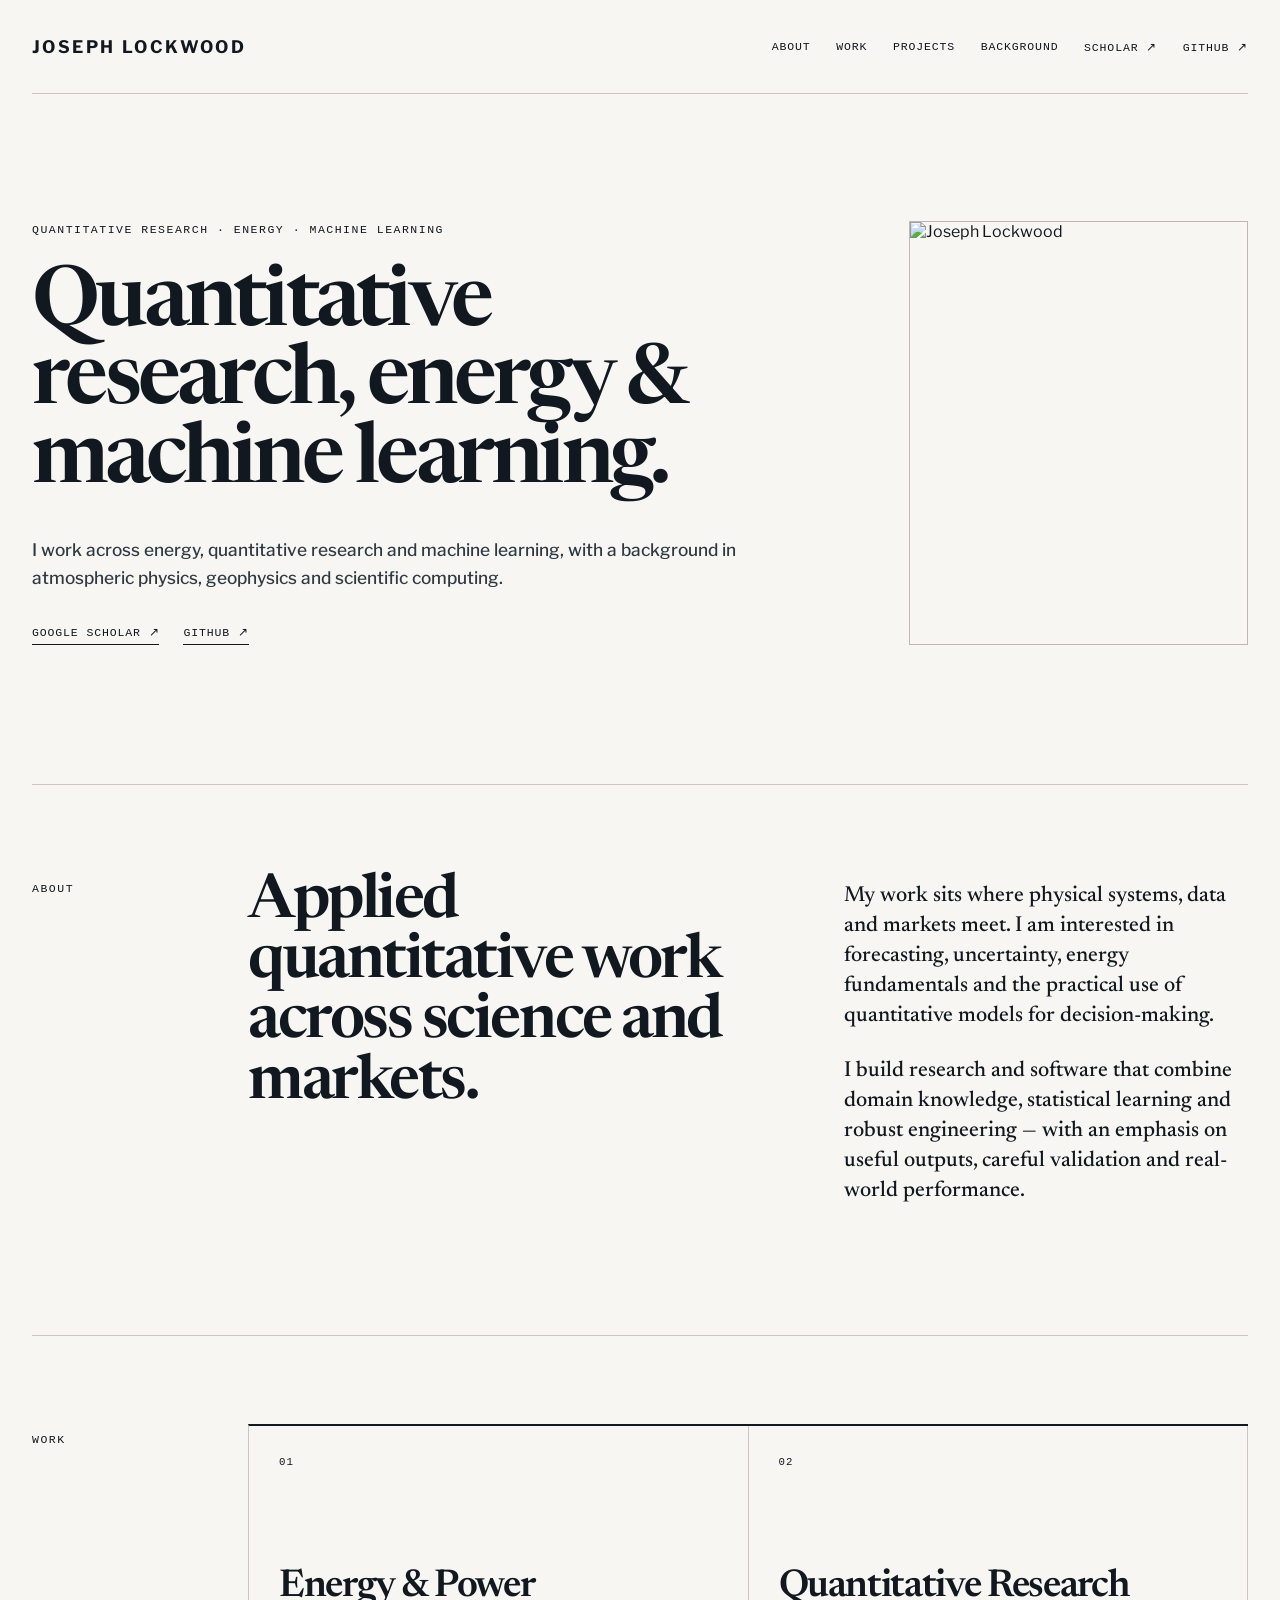
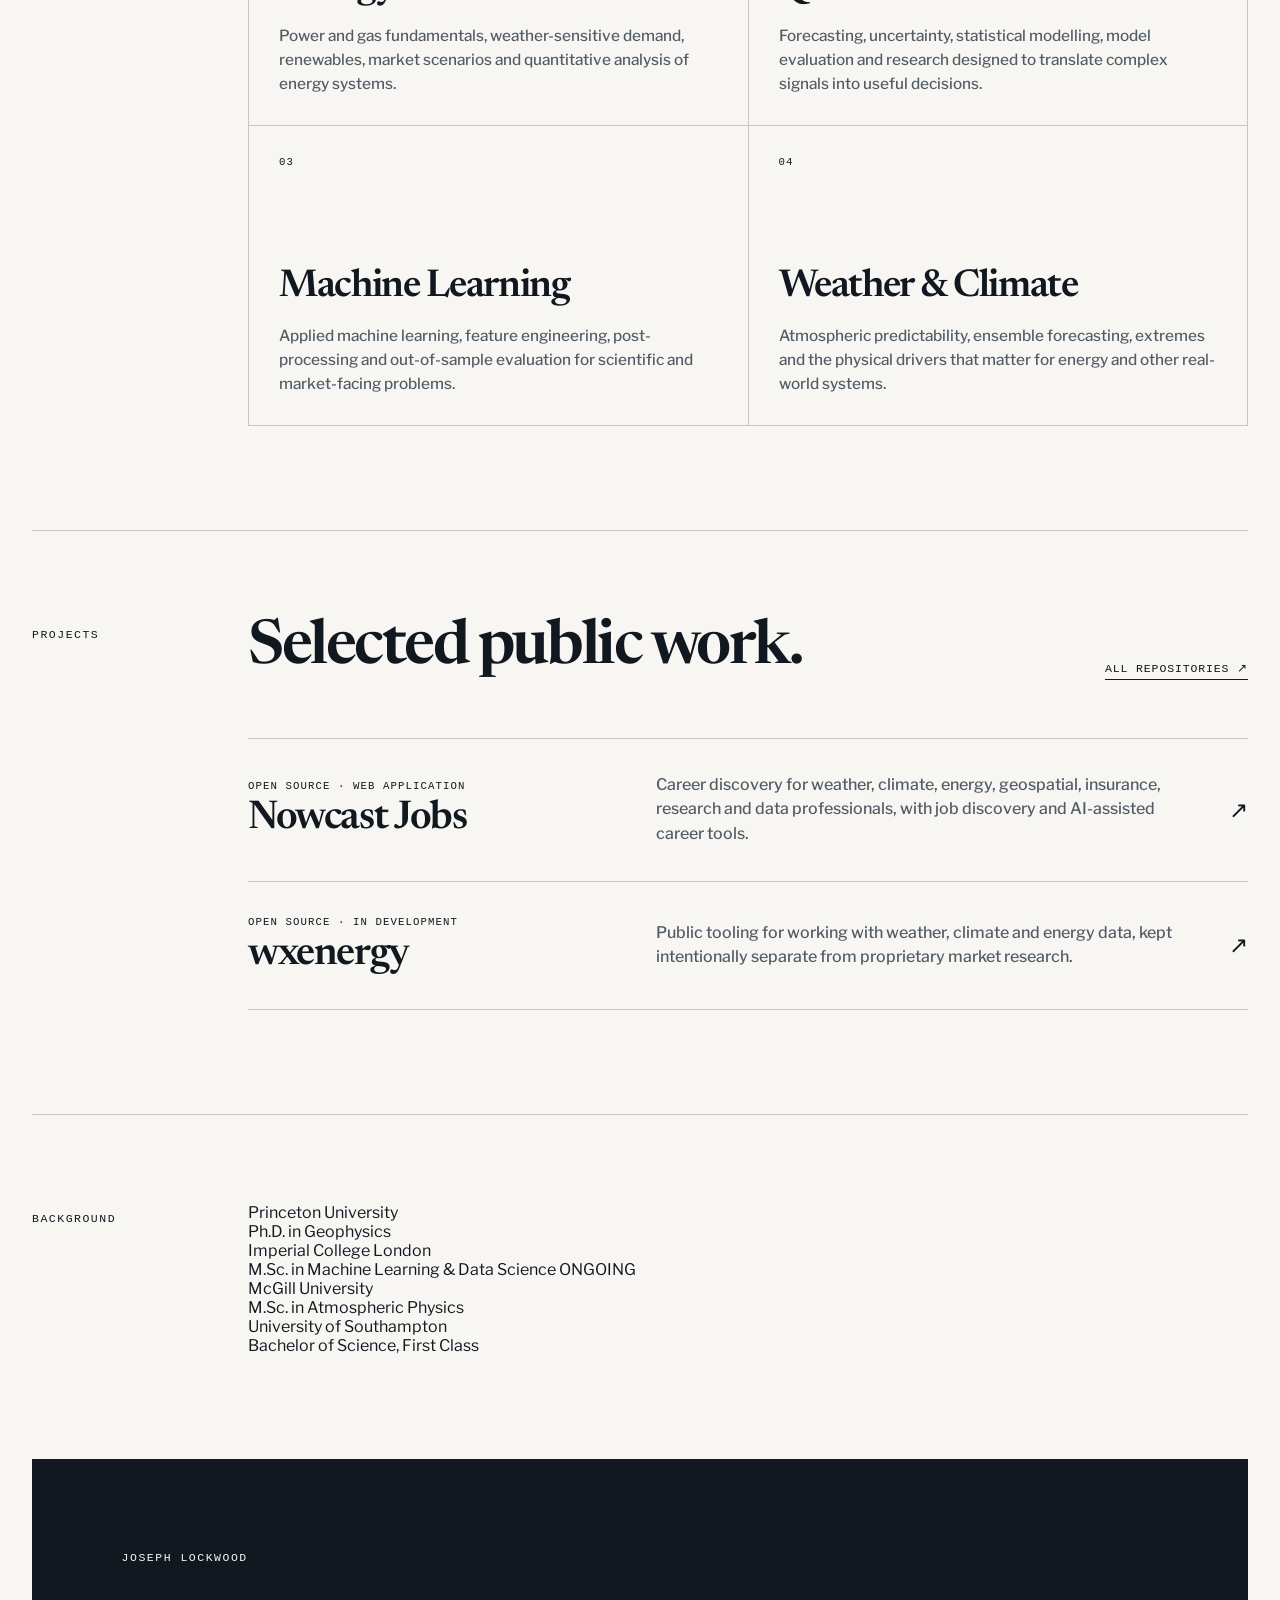
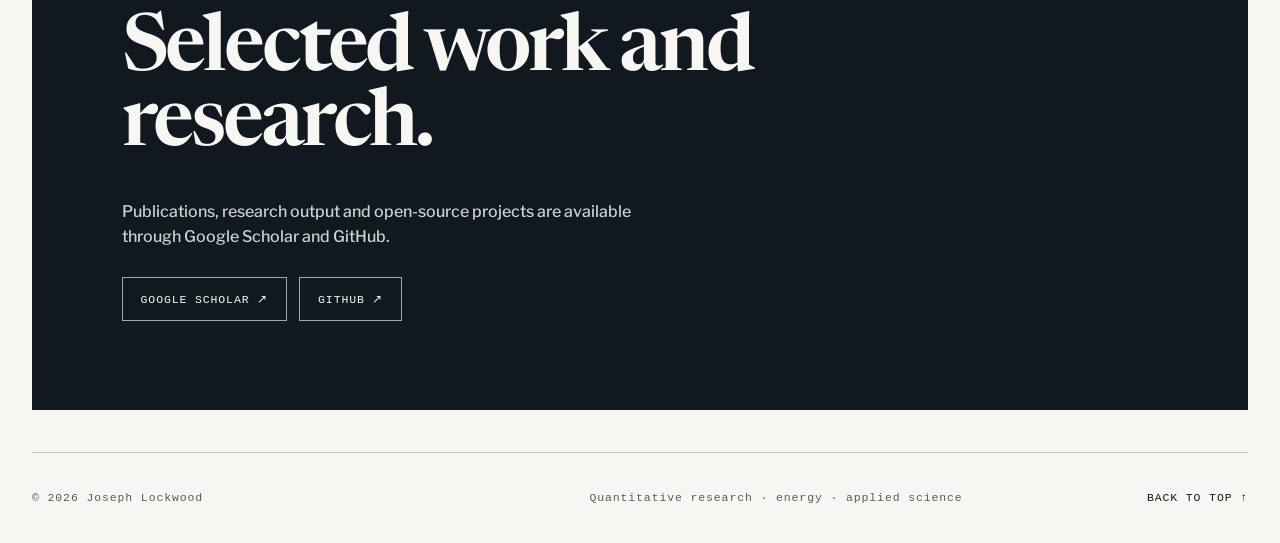
==== commit 201ca293: "Simplify background education section" ====
--- a/index.html
+++ b/index.html
@@ -119,47 +119,23 @@
       <section class="section background-section" id="background">
         <div class="section-label">BACKGROUND</div>
         <div class="section-body">
-          <div class="background-heading">
-            <div>
-              <p class="background-kicker">EDUCATION</p>
-              <h2>Academic background.</h2>
+          <div class="education-list">
+            <div class="education-row">
+              <div class="education-school">Princeton University</div>
+              <div class="education-degree">Ph.D. in Geophysics</div>
             </div>
-            <p class="background-summary">Training across geophysics, machine learning and atmospheric physics, with a quantitative and computational focus throughout.</p>
-          </div>
-
-          <div class="education-grid">
-            <article class="education-card">
-              <span class="education-index">01</span>
-              <div>
-                <h3>Princeton University</h3>
-                <p>Ph.D. in Geophysics</p>
-              </div>
-            </article>
-
-            <article class="education-card">
-              <span class="education-index">02</span>
-              <div>
-                <h3>Imperial College London</h3>
-                <p>M.Sc. in Machine Learning &amp; Data Science</p>
-                <span class="education-status">ONGOING</span>
-              </div>
-            </article>
-
-            <article class="education-card">
-              <span class="education-index">03</span>
-              <div>
-                <h3>McGill University</h3>
-                <p>M.Sc. in Atmospheric Physics</p>
-              </div>
-            </article>
-
-            <article class="education-card">
-              <span class="education-index">04</span>
-              <div>
-                <h3>University of Southampton</h3>
-                <p>Bachelor of Science, First Class</p>
-              </div>
-            </article>
+            <div class="education-row">
+              <div class="education-school">Imperial College London</div>
+              <div class="education-degree">M.Sc. in Machine Learning &amp; Data Science <span class="education-note">ONGOING</span></div>
+            </div>
+            <div class="education-row">
+              <div class="education-school">McGill University</div>
+              <div class="education-degree">M.Sc. in Atmospheric Physics</div>
+            </div>
+            <div class="education-row">
+              <div class="education-school">University of Southampton</div>
+              <div class="education-degree">Bachelor of Science, First Class</div>
+            </div>
           </div>
         </div>
       </section>
--- a/styles.css
+++ b/styles.css
@@ -153,8 +153,7 @@
   margin: 0;
 }
 
-.intro-grid,
-.background-grid {
+.intro-grid {
   display: grid;
   grid-template-columns: minmax(0, 1fr) minmax(330px, .78fr);
   gap: 78px;
@@ -234,28 +233,72 @@
 .project-description { margin: 0; color: var(--muted); line-height: 1.55; font-weight: 500; }
 .project-arrow { font-size: 1.45rem; justify-self: end; }
 
-.background-grid { align-items: stretch; }
-.timeline { border-top: 2px solid var(--ink); }
-.timeline-row {
-  display: grid;
-  grid-template-columns: minmax(155px, .72fr) 1fr;
-  gap: 24px;
-  padding: 24px 0 26px;
+.background-section .section-body { min-width: 0; }
+.background-heading {
+  display: grid;
+  grid-template-columns: minmax(0, 1fr) minmax(300px, .72fr);
+  gap: 72px;
+  align-items: end;
+  margin-bottom: 46px;
+}
+.background-kicker {
+  margin: 0 0 16px;
+  font-family: "DM Mono", monospace;
+  font-size: .68rem;
+  font-weight: 500;
+  letter-spacing: .12em;
+}
+.background-summary {
+  margin: 0 0 7px;
+  max-width: 560px;
+  color: var(--muted);
+  font-size: 1rem;
+  font-weight: 500;
+  line-height: 1.6;
+}
+.education-grid {
+  display: grid;
+  grid-template-columns: repeat(2, minmax(0, 1fr));
+  border-top: 2px solid var(--ink);
+  border-left: 1px solid var(--line);
+}
+.education-card {
+  min-height: 215px;
+  padding: 26px 28px 30px;
+  border-right: 1px solid var(--line);
   border-bottom: 1px solid var(--line);
-}
-.timeline-row span {
-  font-family: "DM Mono", monospace;
-  font-size: .68rem;
-  font-weight: 500;
-  letter-spacing: .08em;
-  line-height: 1.55;
-}
-.timeline-row p {
+  display: flex;
+  flex-direction: column;
+  justify-content: space-between;
+}
+.education-index,
+.education-status {
+  font-family: "DM Mono", monospace;
+  font-size: .66rem;
+  font-weight: 500;
+  letter-spacing: .1em;
+}
+.education-index { color: var(--muted); }
+.education-card h3 {
+  margin: 54px 0 8px;
+  font-family: "Libre Franklin", Helvetica, Arial, sans-serif;
+  font-size: clamp(1rem, 1.35vw, 1.25rem);
+  font-weight: 700;
+  letter-spacing: .01em;
+  text-transform: uppercase;
+}
+.education-card p {
   margin: 0;
   font-family: "Newsreader", Georgia, serif;
-  font-size: 1.42rem;
+  font-size: clamp(1.5rem, 2vw, 2rem);
   font-weight: 600;
-  line-height: 1.2;
+  line-height: 1.13;
+  letter-spacing: -.025em;
+}
+.education-status {
+  display: inline-block;
+  margin-top: 16px;
+  color: var(--muted);
 }
 
 .closing-panel {
@@ -325,8 +368,9 @@
   .hero h1 { font-size: clamp(3.5rem, 8vw, 5.8rem); }
   .section { grid-template-columns: 1fr; gap: 40px; }
   .section-label { padding-top: 0; }
-  .intro-grid,
-  .background-grid { grid-template-columns: 1fr; gap: 48px; }
+  .intro-grid { grid-template-columns: 1fr; gap: 48px; }
+  .background-heading { grid-template-columns: 1fr; gap: 26px; }
+  .background-summary { max-width: 660px; }
 }
 
 @media (max-width: 720px) {
@@ -350,7 +394,9 @@
   .project-row { grid-template-columns: 1fr 28px; gap: 18px; }
   .project-description { grid-column: 1 / -1; max-width: 94%; }
   .project-arrow { grid-column: 2; grid-row: 1; align-self: end; }
-  .timeline-row { grid-template-columns: 1fr; gap: 9px; }
+  .education-grid { grid-template-columns: 1fr; }
+  .education-card { min-height: 190px; padding: 24px; }
+  .education-card h3 { margin-top: 42px; }
   .closing-panel { margin-left: -14px; margin-right: -14px; padding: 48px 28px 56px; }
   .site-footer { grid-template-columns: 1fr auto; padding: 24px 0; min-height: auto; }
   .site-footer p:nth-child(2) { display: none; }
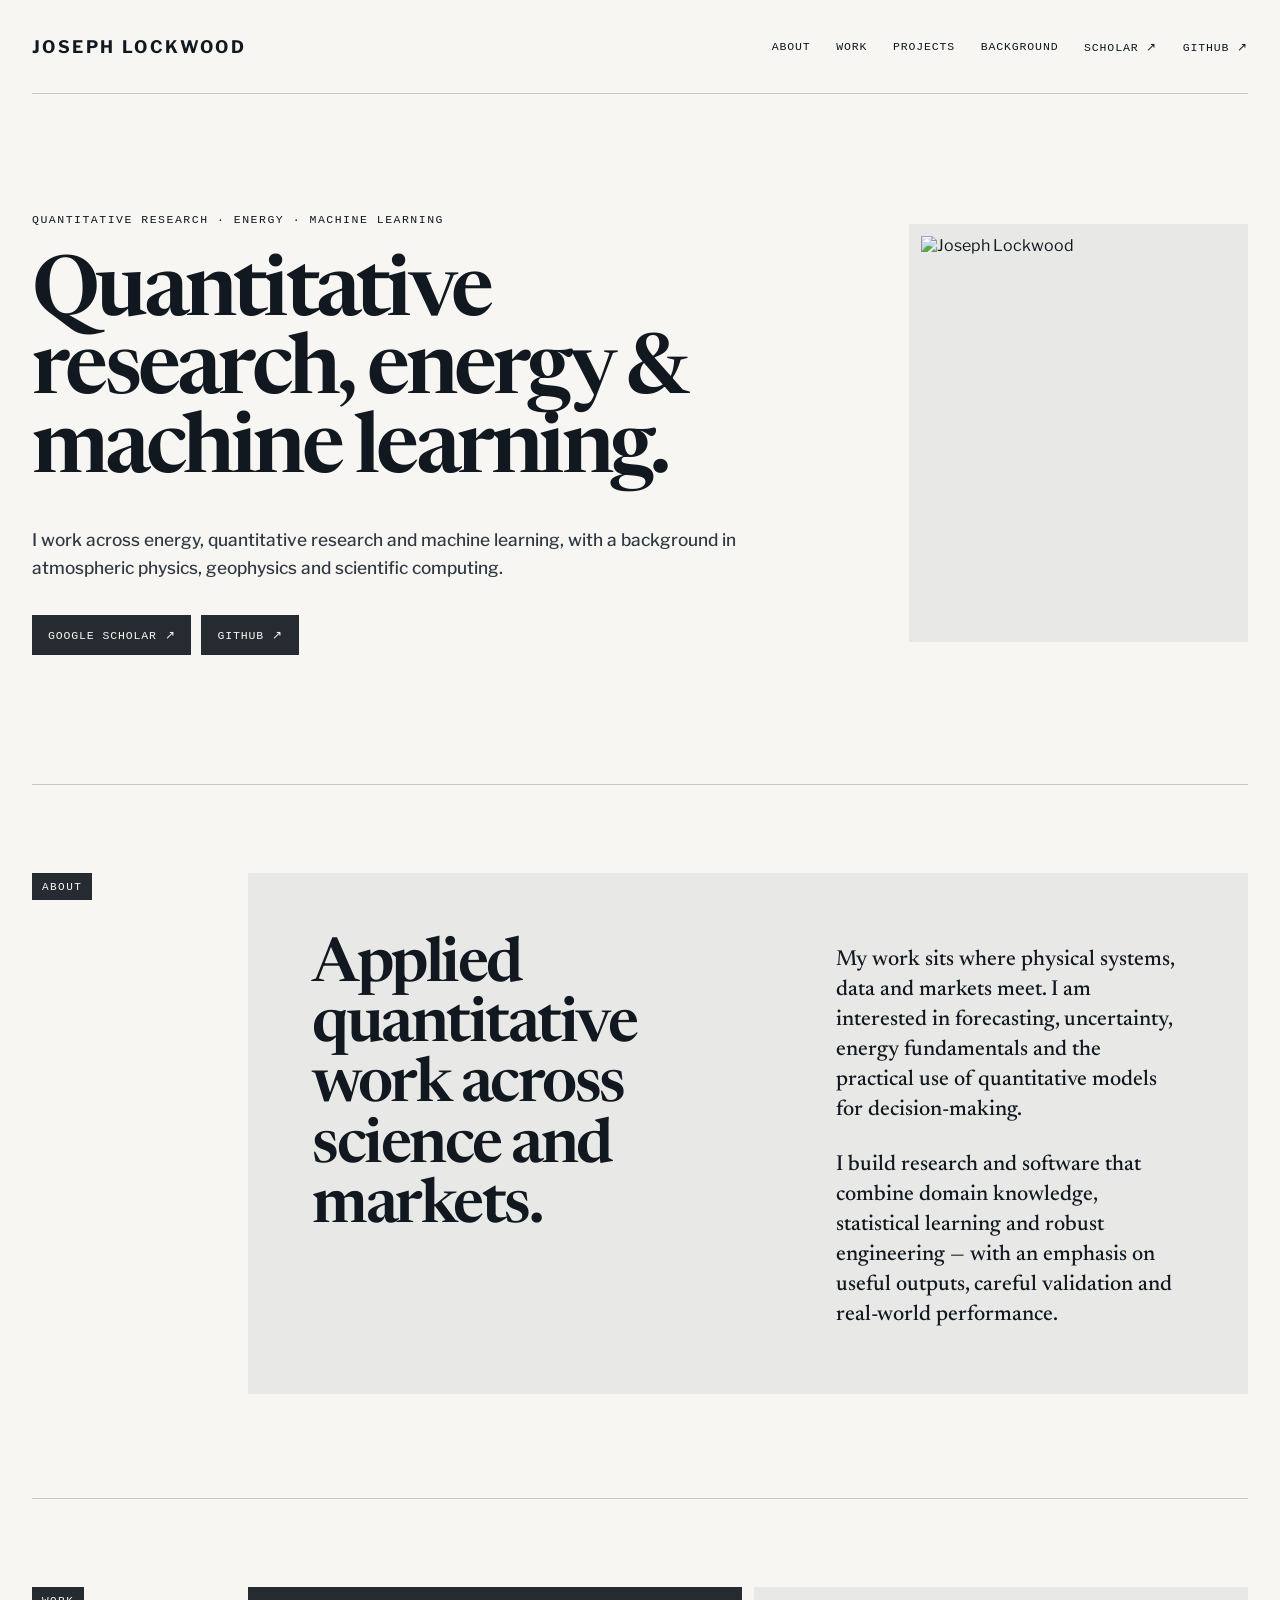
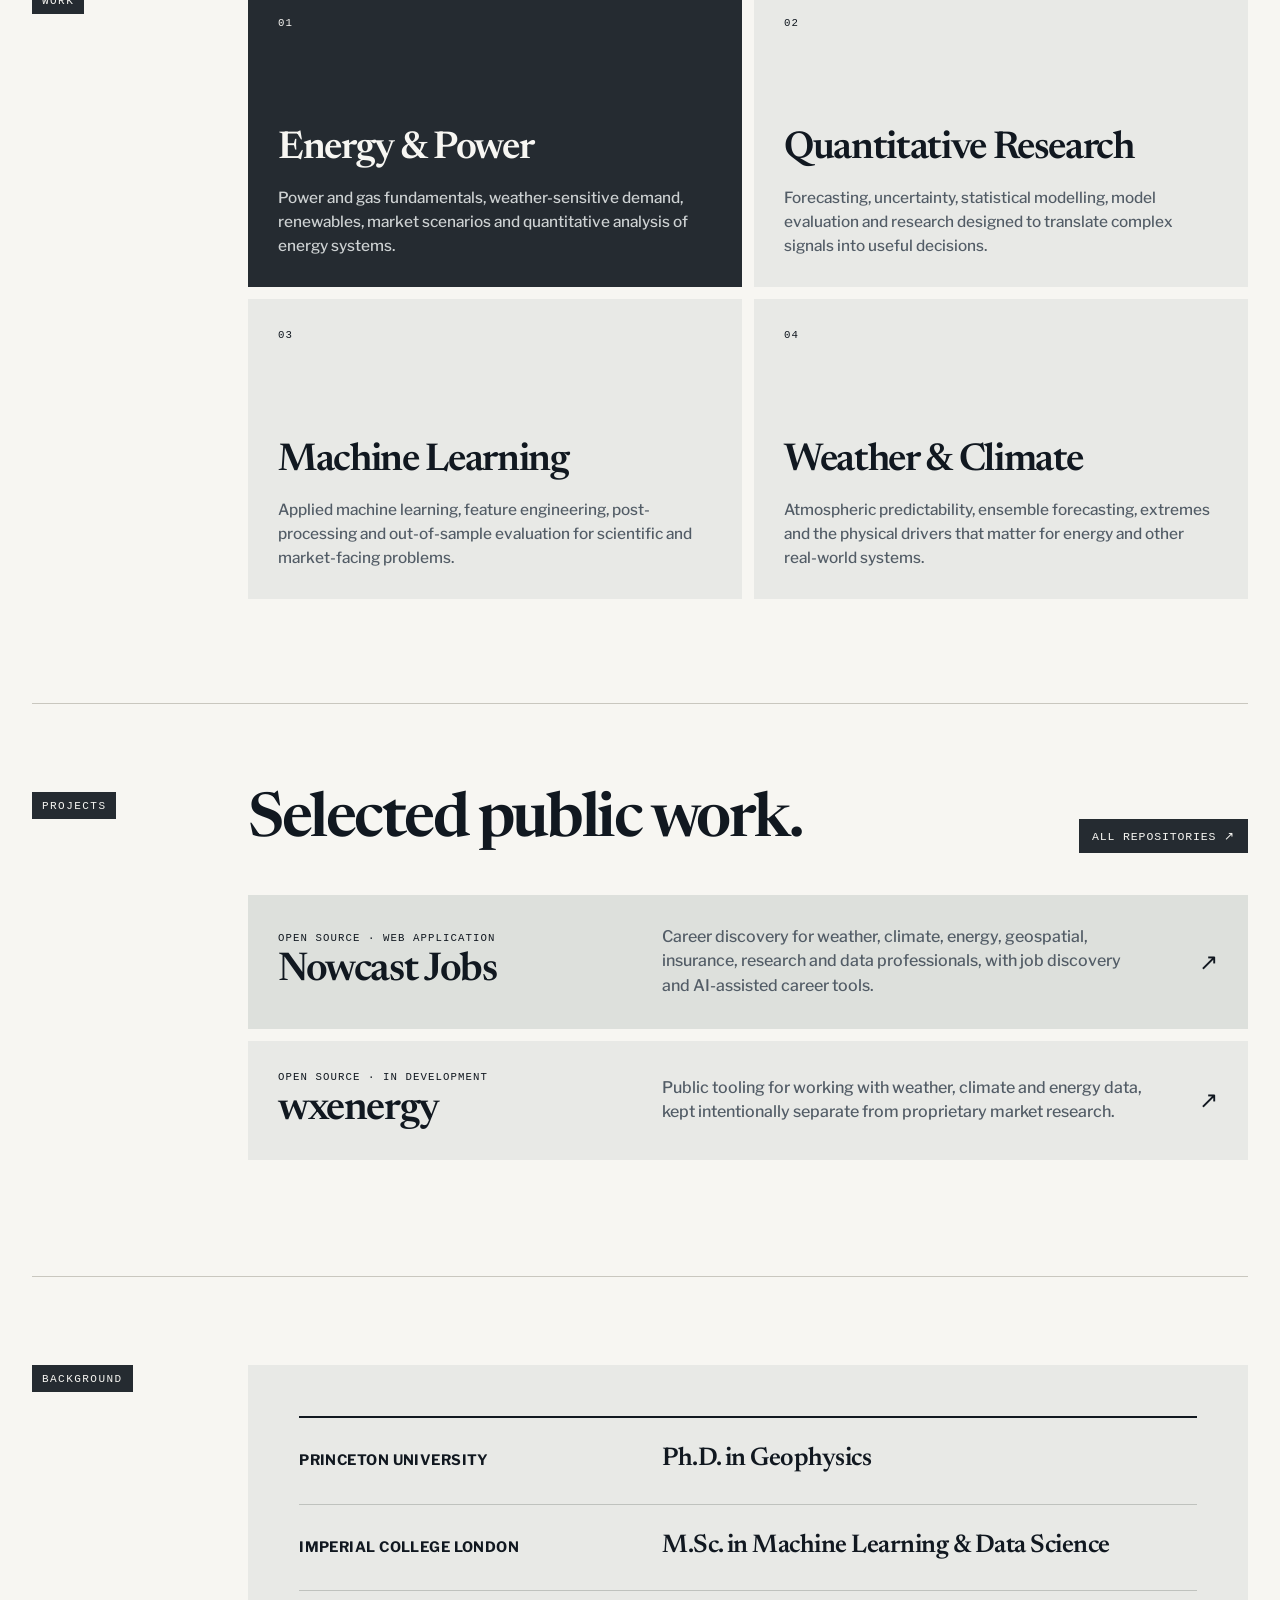
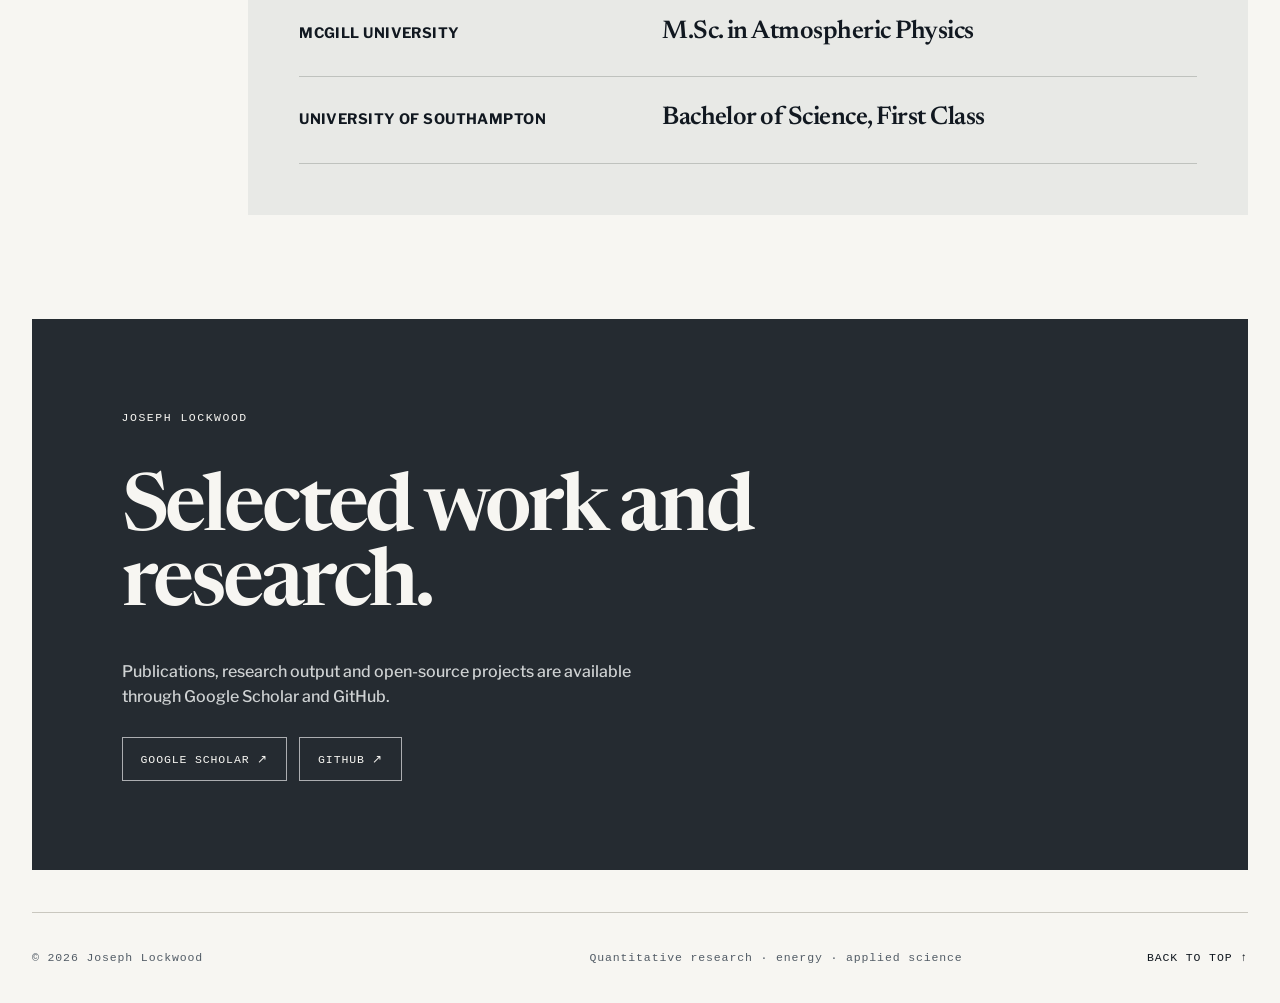
==== commit b3a549b2: "Remove ongoing label from education" ====
--- a/index.html
+++ b/index.html
@@ -126,7 +126,7 @@
             </div>
             <div class="education-row">
               <div class="education-school">Imperial College London</div>
-              <div class="education-degree">M.Sc. in Machine Learning &amp; Data Science <span class="education-note">ONGOING</span></div>
+              <div class="education-degree">M.Sc. in Machine Learning &amp; Data Science</div>
             </div>
             <div class="education-row">
               <div class="education-school">McGill University</div>
--- a/styles.css
+++ b/styles.css
@@ -3,6 +3,9 @@
   --ink: #111820;
   --muted: #525c66;
   --line: #c9c7bf;
+  --panel: #e8e9e6;
+  --panel-strong: #dde0dc;
+  --charcoal: #252b31;
   --max: 1420px;
 }
 
@@ -105,26 +108,34 @@
 
 .hero-links {
   display: flex;
-  gap: 24px;
+  gap: 10px;
   flex-wrap: wrap;
   margin-top: 34px;
 }
 .hero-links a {
-  padding-bottom: 5px;
-  border-bottom: 1px solid var(--ink);
+  padding: 12px 15px;
+  background: var(--charcoal);
+  color: #f7f6f2;
+  border: 1px solid var(--charcoal);
+  transition: background .18s ease, color .18s ease;
+}
+.hero-links a:hover {
+  background: transparent;
+  color: var(--ink);
 }
 
 .hero-portrait {
   margin: 0;
   justify-self: end;
   width: min(100%, 390px);
+  padding: 12px;
+  background: var(--panel);
 }
 .hero-portrait img {
   width: 100%;
   aspect-ratio: 4 / 5;
   object-fit: cover;
   object-position: center top;
-  border: 1px solid #bcb9b0;
 }
 
 .section {
@@ -135,11 +146,15 @@
   border-top: 1px solid var(--line);
 }
 .section-label {
+  align-self: start;
+  width: max-content;
+  padding: 8px 10px 7px;
+  background: var(--charcoal);
+  color: #f7f6f2;
   font-family: "DM Mono", monospace;
-  font-size: .72rem;
+  font-size: .69rem;
   font-weight: 500;
   letter-spacing: .13em;
-  padding-top: 9px;
 }
 .section-body h2,
 .closing-panel h2 {
@@ -153,6 +168,10 @@
   margin: 0;
 }
 
+.intro-section .section-body {
+  background: var(--panel);
+  padding: clamp(34px, 5vw, 68px);
+}
 .intro-grid {
   display: grid;
   grid-template-columns: minmax(0, 1fr) minmax(330px, .78fr);
@@ -167,21 +186,25 @@
   line-height: 1.38;
   font-weight: 500;
 }
+.prose p:last-child { margin-bottom: 0; }
 
 .work-grid {
   display: grid;
   grid-template-columns: repeat(2, minmax(0, 1fr));
-  border-top: 2px solid var(--ink);
-  border-left: 1px solid var(--line);
+  gap: 12px;
 }
 .work-item {
   min-height: 300px;
   padding: 30px;
-  border-right: 1px solid var(--line);
-  border-bottom: 1px solid var(--line);
+  background: var(--panel);
   display: flex;
   flex-direction: column;
 }
+.work-item:first-child {
+  background: var(--charcoal);
+  color: #f7f6f2;
+}
+.work-item:first-child > p:last-child { color: #ced2d3; }
 .item-number,
 .project-kicker {
   margin: 0;
@@ -215,96 +238,78 @@
   align-items: end;
   justify-content: space-between;
   gap: 32px;
-  margin-bottom: 58px;
-}
-.text-link { border-bottom: 1px solid var(--ink); padding-bottom: 4px; white-space: nowrap; }
+  margin-bottom: 42px;
+}
+.text-link {
+  padding: 10px 13px;
+  background: var(--charcoal);
+  color: #f7f6f2;
+  white-space: nowrap;
+}
 .project-row {
   display: grid;
   grid-template-columns: minmax(210px, .7fr) minmax(300px, 1fr) 28px;
   gap: 46px;
   align-items: center;
-  padding: 34px 0;
-  border-top: 1px solid var(--line);
-  transition: transform .18s ease;
-}
-.project-row:last-child { border-bottom: 1px solid var(--line); }
-.project-row:hover { transform: translateX(5px); }
+  margin-bottom: 12px;
+  padding: 30px;
+  background: var(--panel);
+  transition: transform .18s ease, background .18s ease;
+}
+.project-row.featured { background: var(--panel-strong); }
+.project-row:hover {
+  transform: translateX(5px);
+  background: #d8dbd7;
+}
 .project-row h3 { margin: 7px 0 0; font-size: clamp(2rem, 3.1vw, 3.4rem); letter-spacing: -.035em; }
 .project-description { margin: 0; color: var(--muted); line-height: 1.55; font-weight: 500; }
 .project-arrow { font-size: 1.45rem; justify-self: end; }
 
-.background-section .section-body { min-width: 0; }
-.background-heading {
-  display: grid;
-  grid-template-columns: minmax(0, 1fr) minmax(300px, .72fr);
-  gap: 72px;
-  align-items: end;
-  margin-bottom: 46px;
-}
-.background-kicker {
-  margin: 0 0 16px;
+.background-section .section-body {
+  min-width: 0;
+  background: var(--panel);
+  padding: clamp(28px, 4vw, 52px);
+}
+.education-list { border-top: 2px solid var(--ink); }
+.education-row {
+  display: grid;
+  grid-template-columns: minmax(210px, .75fr) minmax(0, 1.25fr);
+  gap: 42px;
+  align-items: baseline;
+  padding: 27px 0 29px;
+  border-bottom: 1px solid #bfc2be;
+}
+.education-school {
+  font-family: "Libre Franklin", Helvetica, Arial, sans-serif;
+  font-size: .9rem;
+  font-weight: 700;
+  letter-spacing: .03em;
+  text-transform: uppercase;
+}
+.education-degree {
+  font-family: "Newsreader", Georgia, serif;
+  font-size: clamp(1.45rem, 2vw, 2rem);
+  font-weight: 600;
+  line-height: 1.15;
+  letter-spacing: -.02em;
+}
+.education-note {
+  display: inline-block;
+  margin-left: 10px;
+  padding: 5px 7px 4px;
+  background: var(--charcoal);
+  color: #f7f6f2;
   font-family: "DM Mono", monospace;
-  font-size: .68rem;
-  font-weight: 500;
-  letter-spacing: .12em;
-}
-.background-summary {
-  margin: 0 0 7px;
-  max-width: 560px;
-  color: var(--muted);
-  font-size: 1rem;
-  font-weight: 500;
-  line-height: 1.6;
-}
-.education-grid {
-  display: grid;
-  grid-template-columns: repeat(2, minmax(0, 1fr));
-  border-top: 2px solid var(--ink);
-  border-left: 1px solid var(--line);
-}
-.education-card {
-  min-height: 215px;
-  padding: 26px 28px 30px;
-  border-right: 1px solid var(--line);
-  border-bottom: 1px solid var(--line);
-  display: flex;
-  flex-direction: column;
-  justify-content: space-between;
-}
-.education-index,
-.education-status {
-  font-family: "DM Mono", monospace;
-  font-size: .66rem;
-  font-weight: 500;
-  letter-spacing: .1em;
-}
-.education-index { color: var(--muted); }
-.education-card h3 {
-  margin: 54px 0 8px;
-  font-family: "Libre Franklin", Helvetica, Arial, sans-serif;
-  font-size: clamp(1rem, 1.35vw, 1.25rem);
-  font-weight: 700;
-  letter-spacing: .01em;
-  text-transform: uppercase;
-}
-.education-card p {
-  margin: 0;
-  font-family: "Newsreader", Georgia, serif;
-  font-size: clamp(1.5rem, 2vw, 2rem);
-  font-weight: 600;
-  line-height: 1.13;
-  letter-spacing: -.025em;
-}
-.education-status {
-  display: inline-block;
-  margin-top: 16px;
-  color: var(--muted);
+  font-size: .58rem;
+  font-weight: 500;
+  letter-spacing: .08em;
+  vertical-align: .18em;
 }
 
 .closing-panel {
   margin: 0 0 42px;
   padding: clamp(46px, 7vw, 96px);
-  background: var(--ink);
+  background: var(--charcoal);
   color: #f7f6f2;
 }
 .closing-panel .eyebrow { margin-bottom: 48px; }
@@ -366,11 +371,9 @@
     padding: 58px 0 72px;
   }
   .hero h1 { font-size: clamp(3.5rem, 8vw, 5.8rem); }
-  .section { grid-template-columns: 1fr; gap: 40px; }
-  .section-label { padding-top: 0; }
+  .section { grid-template-columns: 1fr; gap: 28px; }
+  .section-label { padding-top: 8px; }
   .intro-grid { grid-template-columns: 1fr; gap: 48px; }
-  .background-heading { grid-template-columns: 1fr; gap: 26px; }
-  .background-summary { max-width: 660px; }
 }
 
 @media (max-width: 720px) {
@@ -389,14 +392,13 @@
   .section { padding: 66px 0 76px; }
   .work-grid { grid-template-columns: 1fr; }
   .work-item { min-height: 250px; padding: 24px; }
-  .section-heading-row { display: block; margin-bottom: 42px; }
+  .section-heading-row { display: block; margin-bottom: 32px; }
   .section-heading-row .text-link { display: inline-block; margin-top: 22px; }
-  .project-row { grid-template-columns: 1fr 28px; gap: 18px; }
+  .project-row { grid-template-columns: 1fr 28px; gap: 18px; padding: 24px; }
   .project-description { grid-column: 1 / -1; max-width: 94%; }
   .project-arrow { grid-column: 2; grid-row: 1; align-self: end; }
-  .education-grid { grid-template-columns: 1fr; }
-  .education-card { min-height: 190px; padding: 24px; }
-  .education-card h3 { margin-top: 42px; }
+  .education-row { grid-template-columns: 1fr; gap: 8px; padding: 23px 0 25px; }
+  .education-note { margin-left: 6px; }
   .closing-panel { margin-left: -14px; margin-right: -14px; padding: 48px 28px 56px; }
   .site-footer { grid-template-columns: 1fr auto; padding: 24px 0; min-height: auto; }
   .site-footer p:nth-child(2) { display: none; }
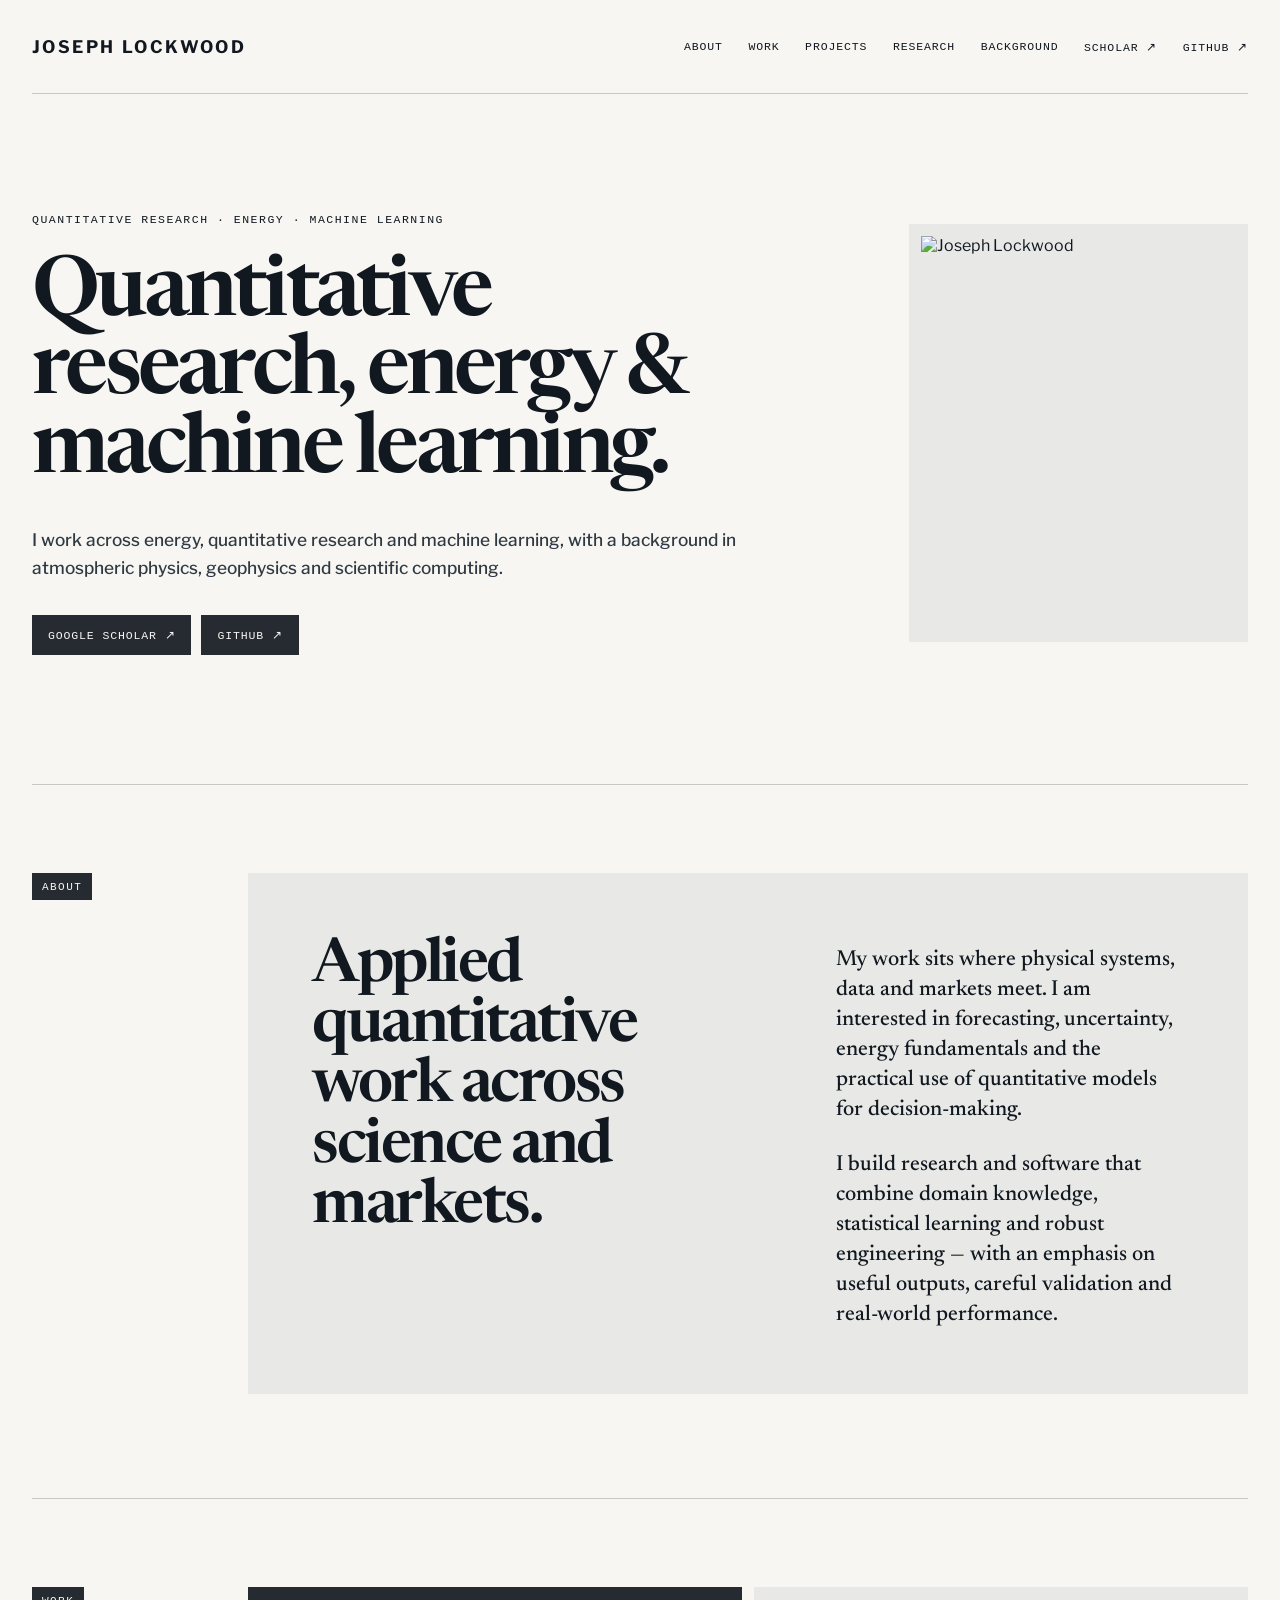
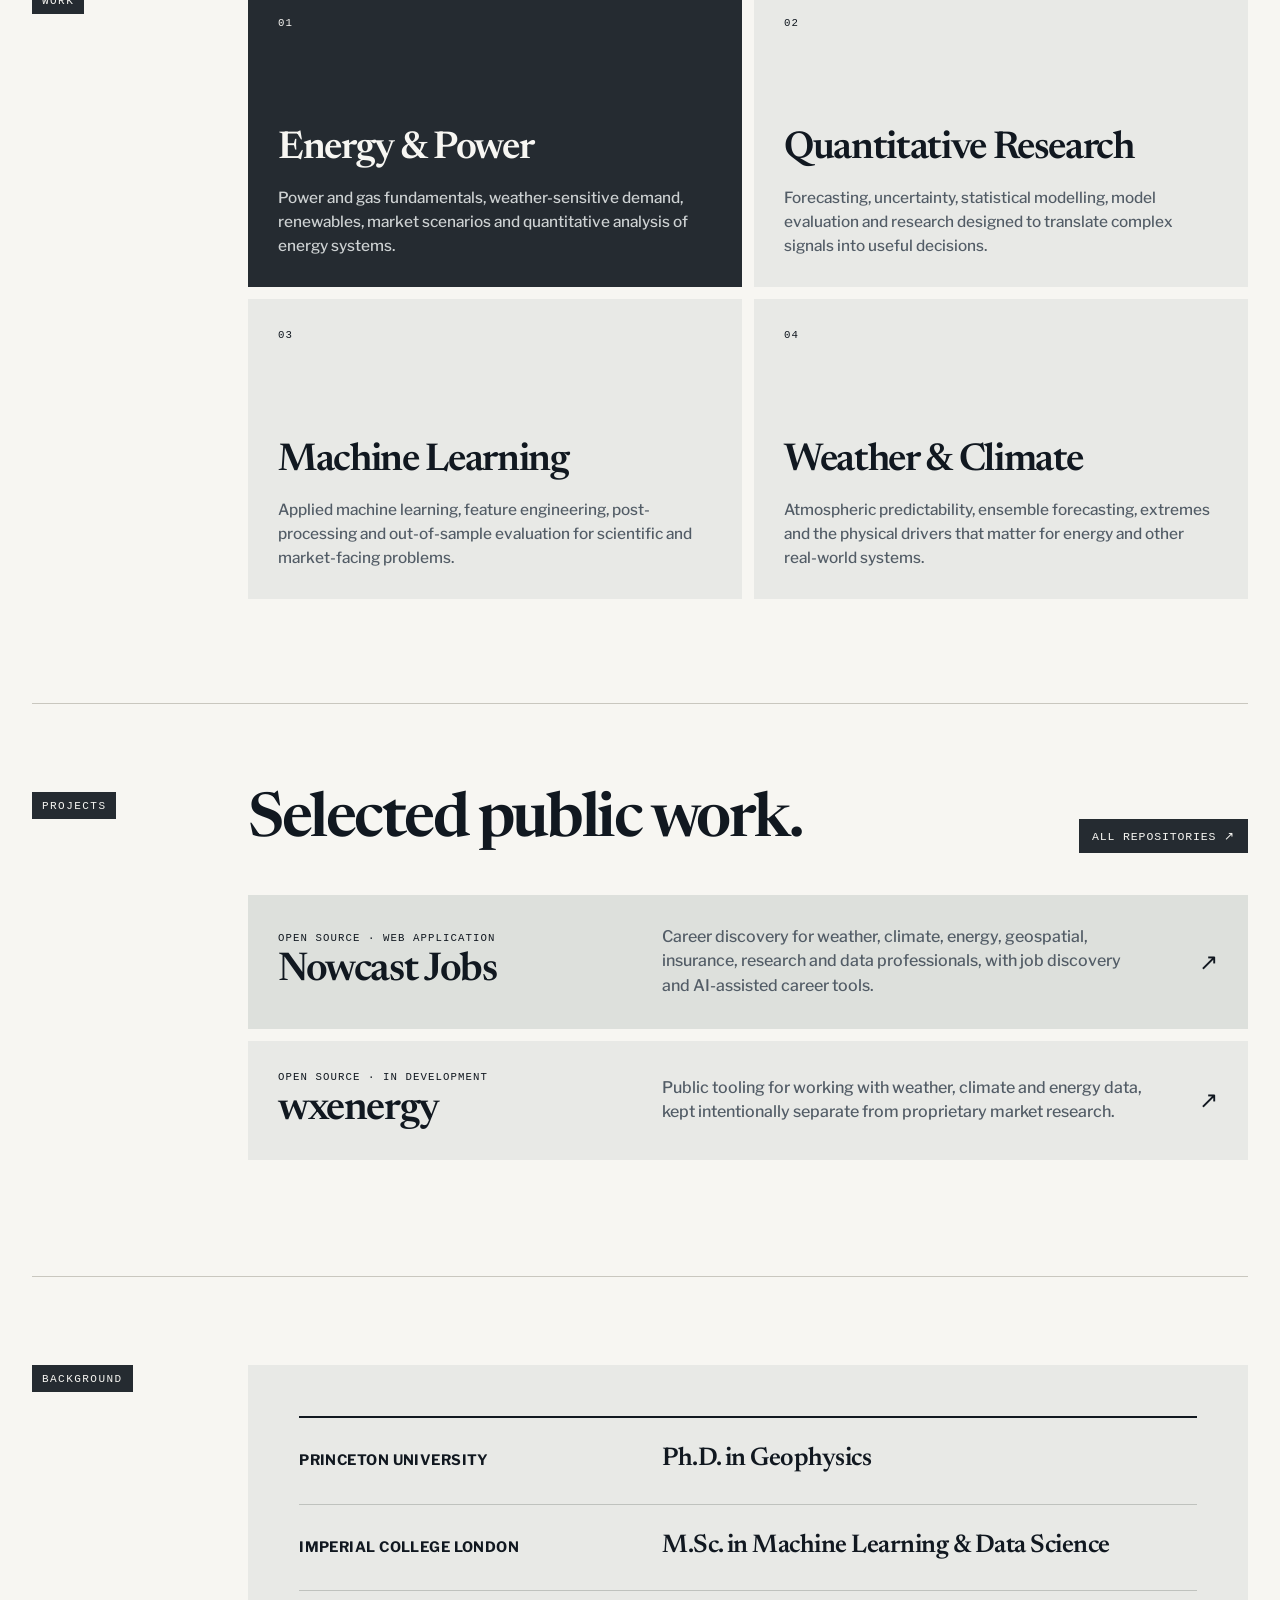
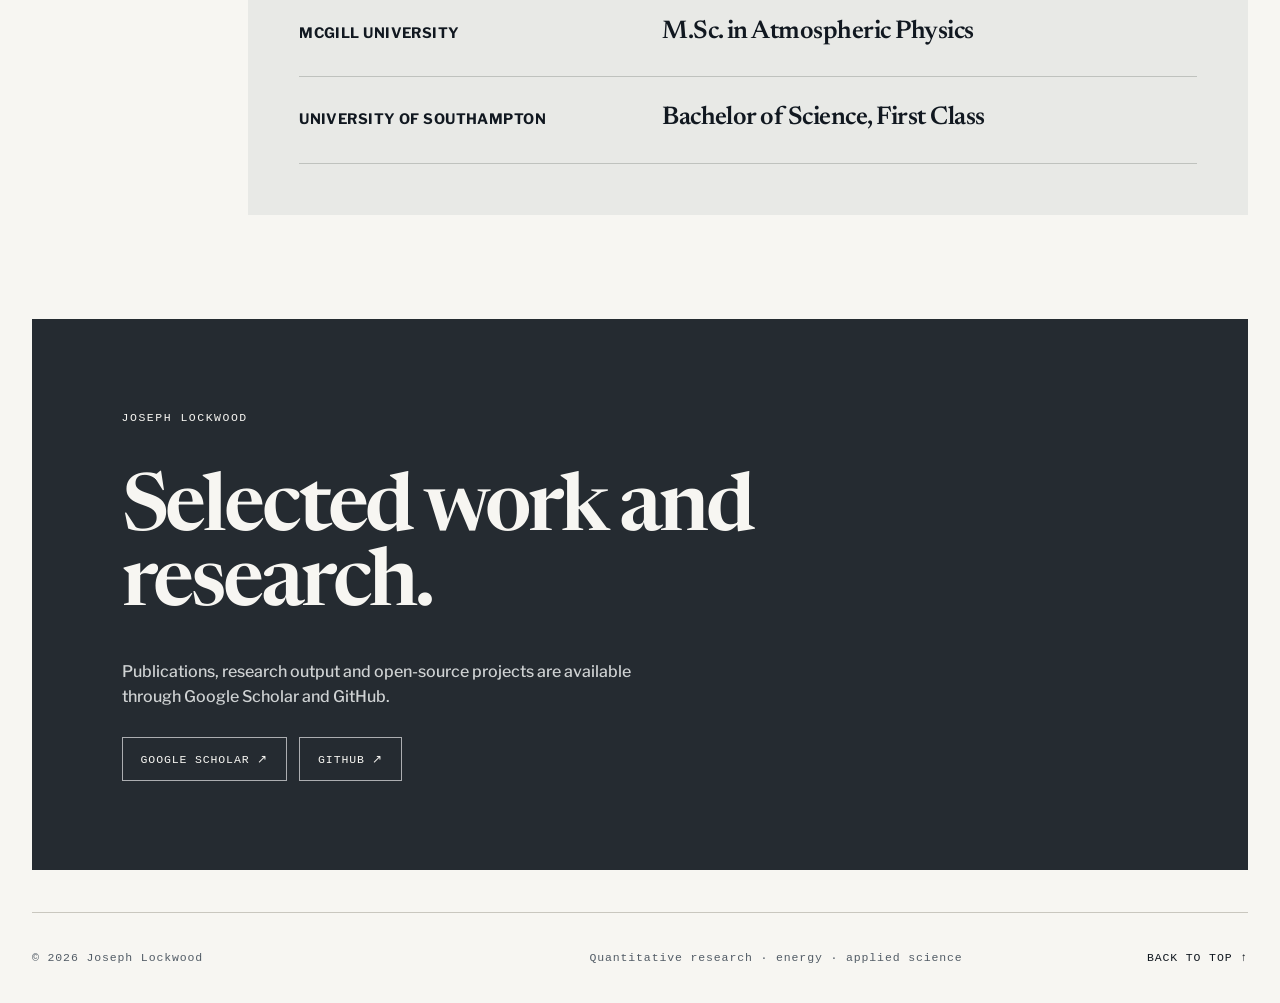
==== commit e934d0cd: "Add research navigation tab" ====
--- a/index.html
+++ b/index.html
@@ -3,9 +3,58 @@
 <head>
   <meta charset="utf-8" />
   <meta name="viewport" content="width=device-width, initial-scale=1" />
-  <meta name="description" content="Joseph Lockwood — quantitative research, energy, machine learning and applied science." />
+  <title>Joseph Lockwood | Quantitative Research, Energy & Machine Learning</title>
+  <meta name="description" content="Joseph Lockwood is a quantitative researcher working across energy, machine learning, forecasting, atmospheric physics and scientific computing." />
+  <meta name="author" content="Joseph Lockwood" />
+  <meta name="robots" content="index, follow, max-image-preview:large" />
+  <meta name="googlebot" content="index, follow, max-image-preview:large" />
   <meta name="theme-color" content="#f7f6f2" />
-  <title>Joseph Lockwood | Quantitative Research & Energy</title>
+
+  <link rel="canonical" href="https://jl115-source.github.io/new_jw/" />
+
+  <meta property="og:type" content="profile" />
+  <meta property="og:title" content="Joseph Lockwood | Quantitative Research, Energy & Machine Learning" />
+  <meta property="og:description" content="Quantitative research across energy, machine learning, forecasting and applied science." />
+  <meta property="og:url" content="https://jl115-source.github.io/new_jw/" />
+  <meta property="og:site_name" content="Joseph Lockwood" />
+  <meta property="og:image" content="https://avatars.githubusercontent.com/u/227134694?v=4&s=1200" />
+  <meta property="profile:first_name" content="Joseph" />
+  <meta property="profile:last_name" content="Lockwood" />
+
+  <meta name="twitter:card" content="summary_large_image" />
+  <meta name="twitter:title" content="Joseph Lockwood | Quantitative Research, Energy & Machine Learning" />
+  <meta name="twitter:description" content="Quantitative research across energy, machine learning, forecasting and applied science." />
+  <meta name="twitter:image" content="https://avatars.githubusercontent.com/u/227134694?v=4&s=1200" />
+
+  <script type="application/ld+json">
+  {
+    "@context": "https://schema.org",
+    "@type": "Person",
+    "name": "Joseph Lockwood",
+    "url": "https://jl115-source.github.io/new_jw/",
+    "image": "https://avatars.githubusercontent.com/u/227134694?v=4&s=1200",
+    "sameAs": [
+      "https://scholar.google.com/citations?user=HWnuUKYAAAAJ&hl=en",
+      "https://github.com/jl115-source"
+    ],
+    "knowsAbout": [
+      "Quantitative research",
+      "Energy markets",
+      "Machine learning",
+      "Forecasting",
+      "Atmospheric physics",
+      "Geophysics",
+      "Scientific computing"
+    ],
+    "alumniOf": [
+      {"@type": "CollegeOrUniversity", "name": "Princeton University"},
+      {"@type": "CollegeOrUniversity", "name": "Imperial College London"},
+      {"@type": "CollegeOrUniversity", "name": "McGill University"},
+      {"@type": "CollegeOrUniversity", "name": "University of Southampton"}
+    ]
+  }
+  </script>
+
   <link rel="preconnect" href="https://fonts.googleapis.com">
   <link rel="preconnect" href="https://fonts.gstatic.com" crossorigin>
   <link href="https://fonts.googleapis.com/css2?family=DM+Mono:wght@400;500&family=Libre+Franklin:wght@400;500;600;700&family=Newsreader:opsz,wght@6..72,400;6..72,500;6..72,600&display=swap" rel="stylesheet">
@@ -20,6 +69,7 @@
         <a href="#about">ABOUT</a>
         <a href="#work">WORK</a>
         <a href="#projects">PROJECTS</a>
+        <a href="research.html">RESEARCH</a>
         <a href="#background">BACKGROUND</a>
         <a href="https://scholar.google.com/citations?user=HWnuUKYAAAAJ&hl=en" target="_blank" rel="noreferrer">SCHOLAR ↗</a>
         <a href="https://github.com/jl115-source" target="_blank" rel="noreferrer">GITHUB ↗</a>
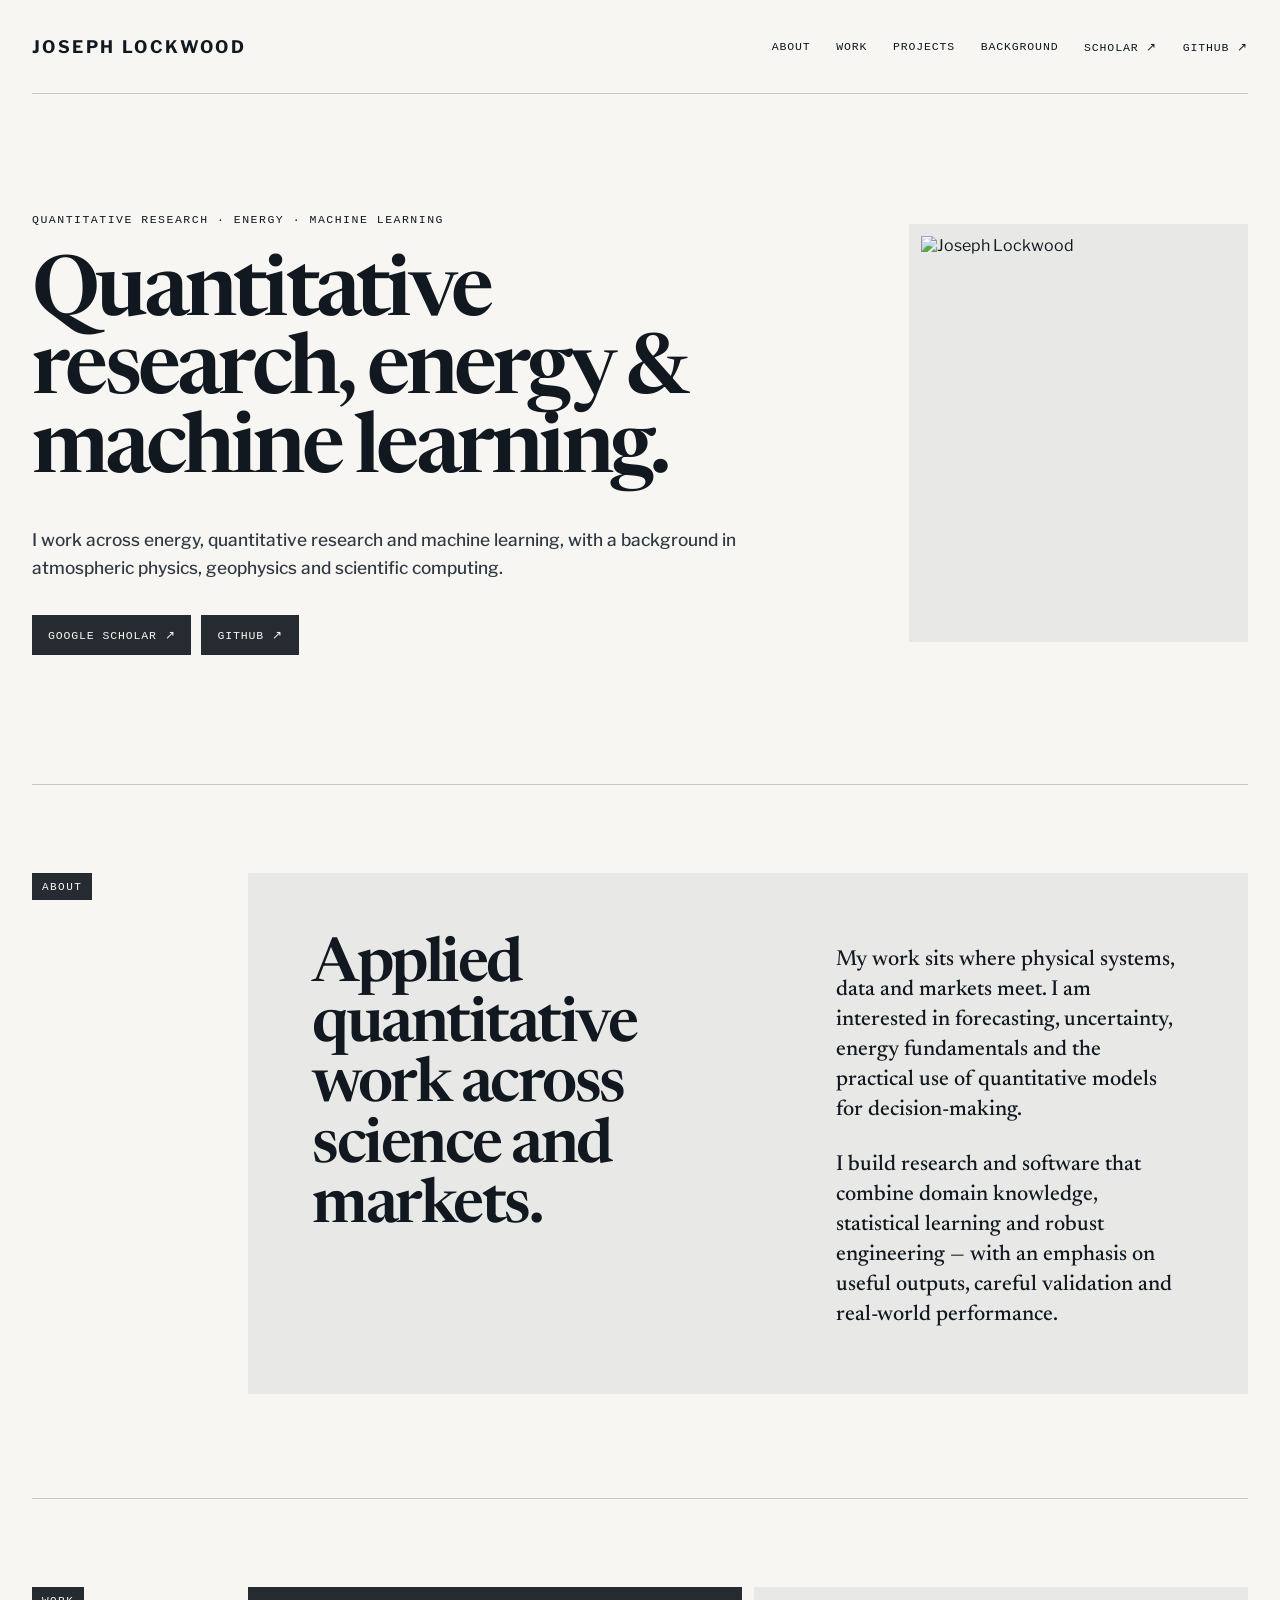
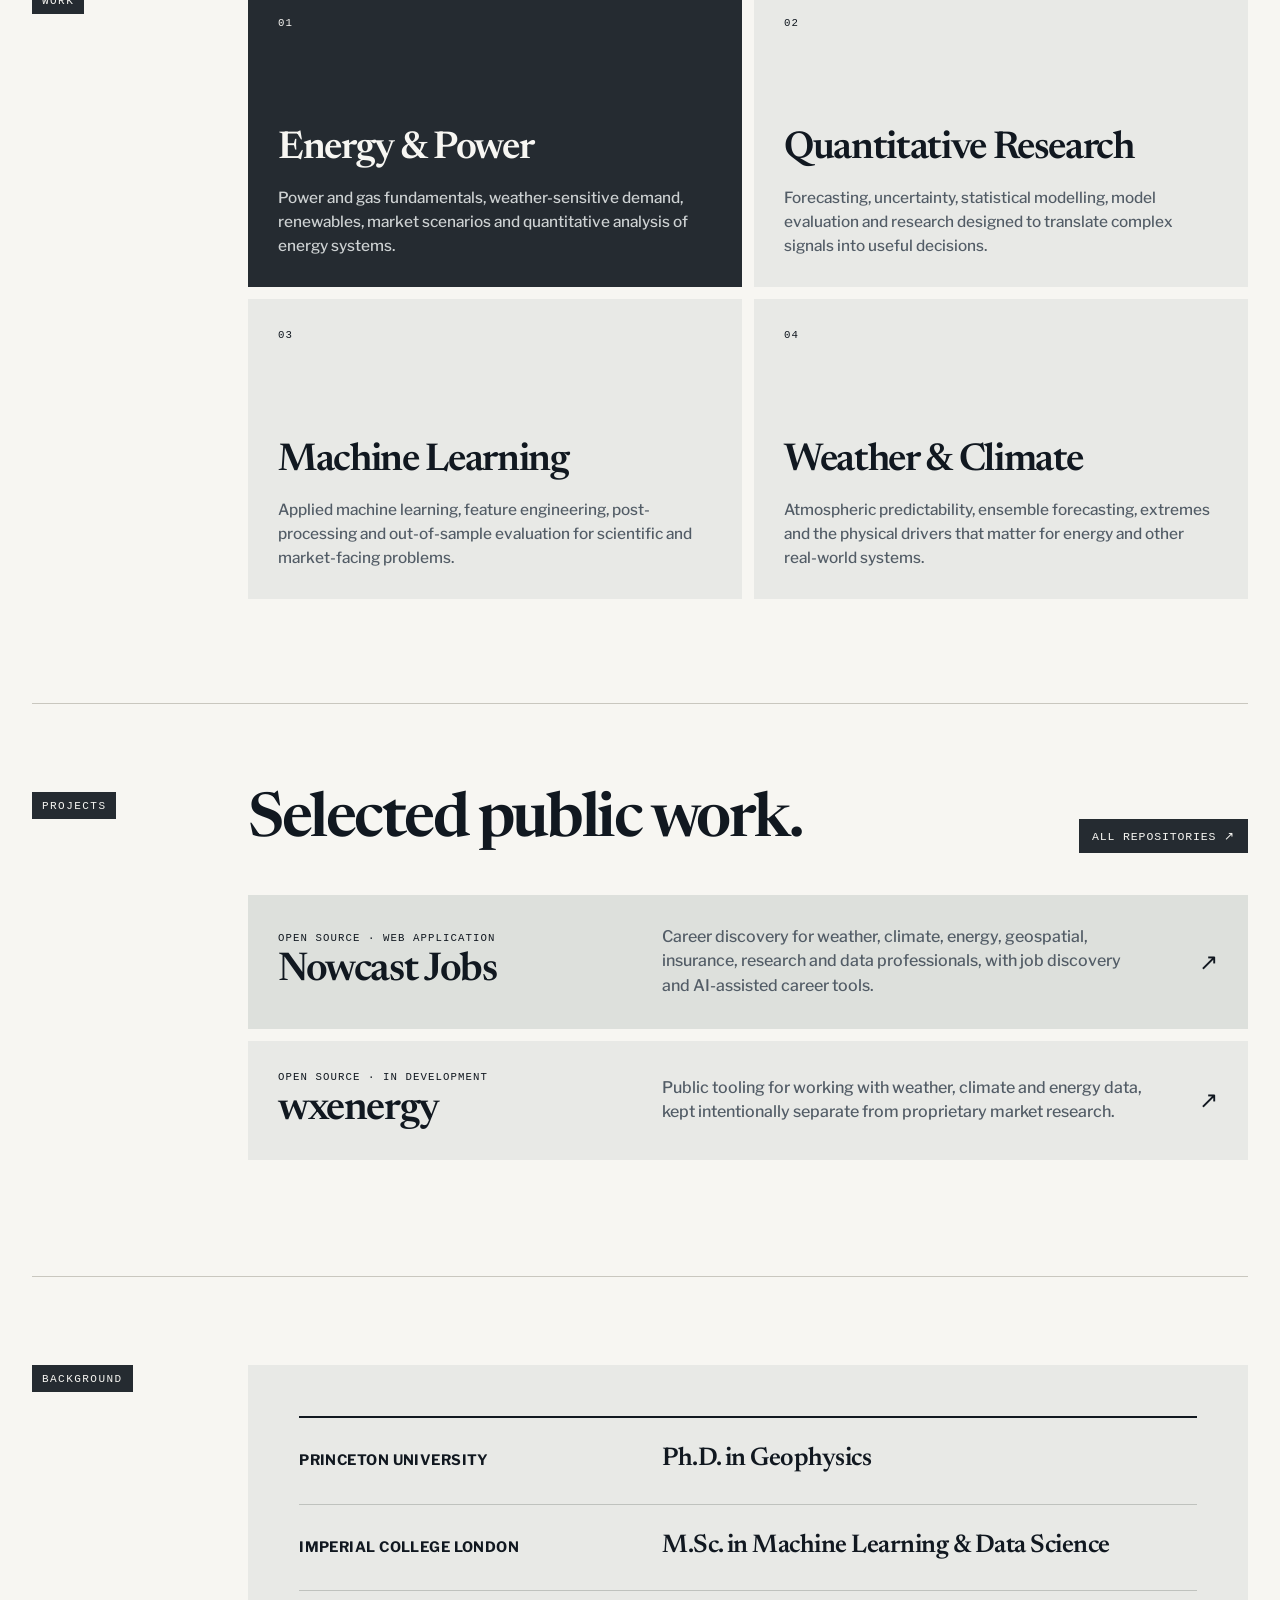
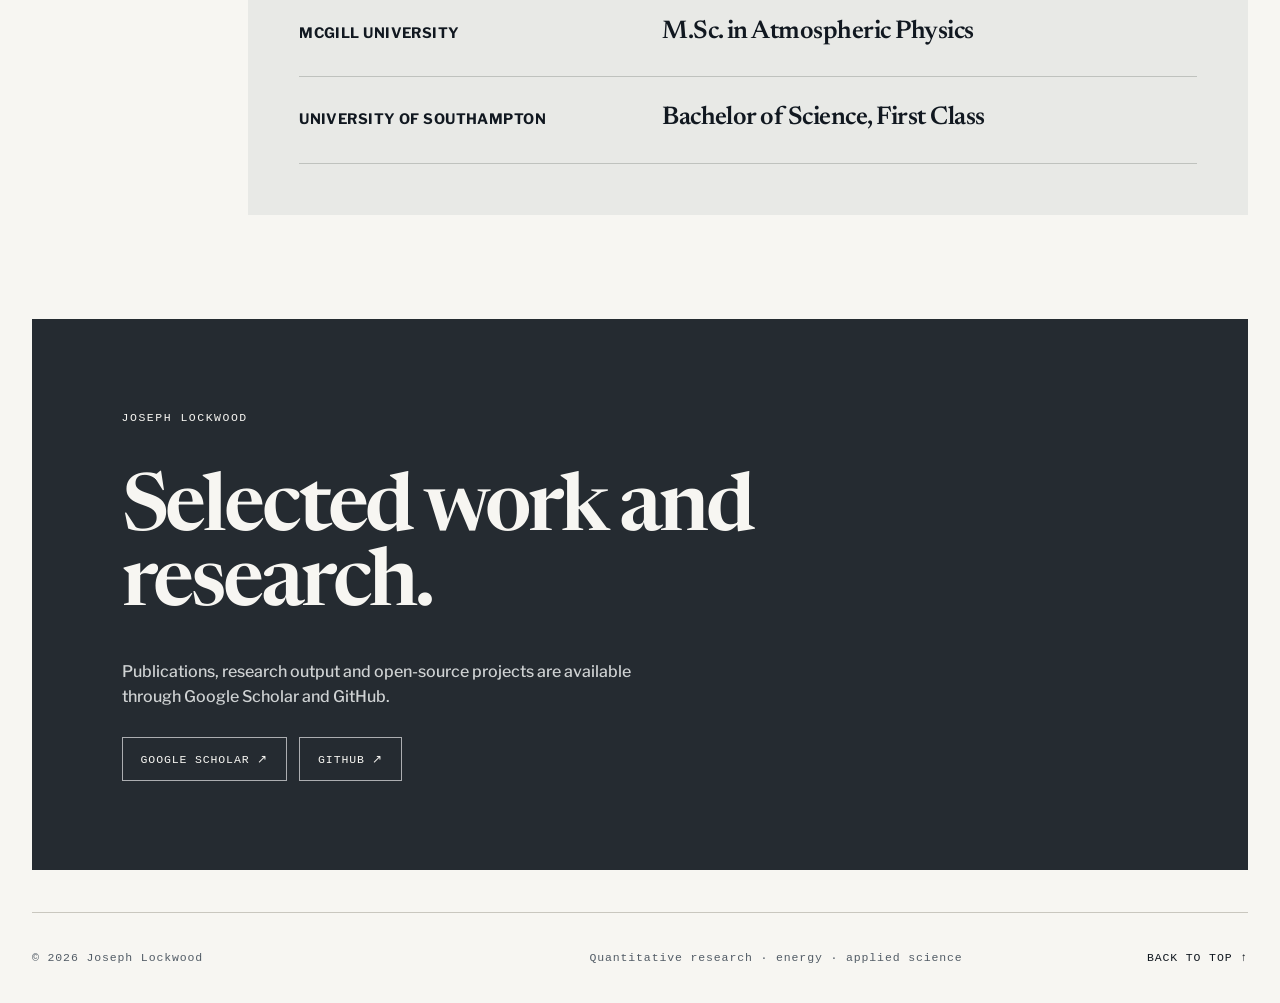
==== commit e895859c: "Remove research page link from homepage" ====
--- a/index.html
+++ b/index.html
@@ -69,7 +69,6 @@
         <a href="#about">ABOUT</a>
         <a href="#work">WORK</a>
         <a href="#projects">PROJECTS</a>
-        <a href="research.html">RESEARCH</a>
         <a href="#background">BACKGROUND</a>
         <a href="https://scholar.google.com/citations?user=HWnuUKYAAAAJ&hl=en" target="_blank" rel="noreferrer">SCHOLAR ↗</a>
         <a href="https://github.com/jl115-source" target="_blank" rel="noreferrer">GITHUB ↗</a>
